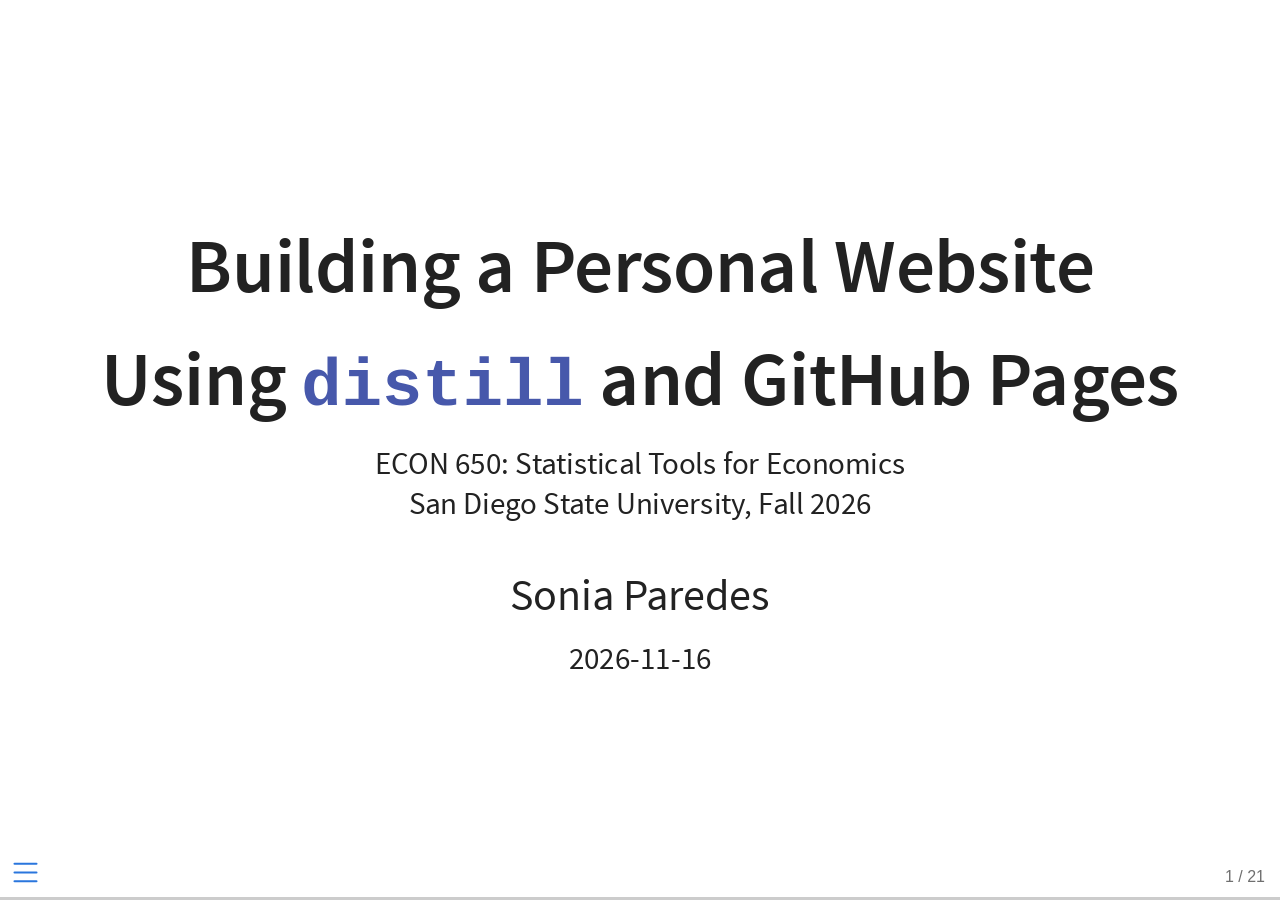
==== presentation_paredes_sonia.html @ bc05abc8 "add other page with slides + slide data" ====
<!DOCTYPE html>
<html lang="en"><head>
<script src="presentation_paredes_sonia_files/libs/clipboard/clipboard.min.js"></script>
<script src="presentation_paredes_sonia_files/libs/quarto-html/tabby.min.js"></script>
<script src="presentation_paredes_sonia_files/libs/quarto-html/popper.min.js"></script>
<script src="presentation_paredes_sonia_files/libs/quarto-html/tippy.umd.min.js"></script>
<link href="presentation_paredes_sonia_files/libs/quarto-html/tippy.css" rel="stylesheet">
<link href="presentation_paredes_sonia_files/libs/quarto-html/light-border.css" rel="stylesheet">
<link href="presentation_paredes_sonia_files/libs/quarto-html/quarto-syntax-highlighting-64a204ab8560d761af7679ceaba22944.css" rel="stylesheet" id="quarto-text-highlighting-styles"><meta charset="utf-8">
  <meta name="generator" content="quarto-1.10.18">

  <meta name="author" content="Sonia Paredes">
  <meta name="dcterms.date" content="2026-11-16">
  <title>quarto-input75e48dcdbb2e9575</title>
  <meta name="apple-mobile-web-app-capable" content="yes">
  <meta name="apple-mobile-web-app-status-bar-style" content="black-translucent">
  <meta name="viewport" content="width=device-width, initial-scale=1.0, maximum-scale=1.0, user-scalable=no, minimal-ui">
  <link rel="stylesheet" href="presentation_paredes_sonia_files/libs/revealjs/dist/reset.css">
  <link rel="stylesheet" href="presentation_paredes_sonia_files/libs/revealjs/dist/reveal.css">
  <style>
    /* Default styles provided by pandoc.
    ** See https://pandoc.org/MANUAL.html#variables-for-html for config info.
    */
    span.smallcaps{font-variant: small-caps;}
    div.columns{display: flex; gap: 1.5em;}
    div.column{flex: auto;}
    @media screen {
    div.columns{gap: min(4vw, 1.5em);}
    div.column{overflow-x: auto;}
    }
    div.hanging-indent{margin-left: 1.5em; text-indent: -1.5em;}
    ul.task-list{list-style: none;}
    ul.task-list li input[type="checkbox"] {
      width: 0.8em;
      margin: 0 0.8em 0.2em -1em; /* quarto-specific, see https://github.com/quarto-dev/quarto-cli/issues/4556 */ 
      vertical-align: middle;
    }
    /* CSS for syntax highlighting */
    html { -webkit-text-size-adjust: 100%; }
    pre > code.sourceCode { white-space: pre; position: relative; }
    pre > code.sourceCode > span { display: inline-block; line-height: 1.25; }
    pre > code.sourceCode > span:empty { height: 1.2em; }
    .sourceCode { overflow: visible; }
    code.sourceCode > span { color: inherit; text-decoration: inherit; }
    div.sourceCode { margin: 1em 0; }
    pre.sourceCode { margin: 0; }
    @media screen {
    div.sourceCode { overflow: auto; }
    }
    @media print {
    pre > code.sourceCode { white-space: pre-wrap; }
    pre > code.sourceCode > span { text-indent: -5em; padding-left: 5em; }
    }
    pre.numberSource code
      { counter-reset: source-line 0; }
    pre.numberSource code > span
      { position: relative; left: -4em; counter-increment: source-line; }
    pre.numberSource code > span > a:first-child::before
      { content: counter(source-line);
        position: relative; left: -1em; text-align: right; vertical-align: baseline;
        border: none; display: inline-block;
        -webkit-touch-callout: none; -webkit-user-select: none;
        -khtml-user-select: none; -moz-user-select: none;
        -ms-user-select: none; user-select: none;
        padding: 0 4px; width: 4em;
        color: #aaaaaa;
      }
    pre.numberSource { margin-left: 3em; border-left: 1px solid #aaaaaa;  padding-left: 4px; }
    div.sourceCode
      { color: #003b4f; background-color: #f1f3f5; }
    @media screen {
    pre > code.sourceCode > span > a:first-child::before { text-decoration: underline; }
    }
    code span { color: #003b4f; } /* Normal */
    code span.al { color: #ad0000; } /* Alert */
    code span.an { color: #5e5e5e; } /* Annotation */
    code span.at { color: #657422; } /* Attribute */
    code span.bn { color: #ad0000; } /* BaseN */
    code span.bu { } /* BuiltIn */
    code span.cf { color: #003b4f; font-weight: bold; } /* ControlFlow */
    code span.ch { color: #20794d; } /* Char */
    code span.cn { color: #8f5902; } /* Constant */
    code span.co { color: #5e5e5e; } /* Comment */
    code span.cv { color: #5e5e5e; font-style: italic; } /* CommentVar */
    code span.do { color: #5e5e5e; font-style: italic; } /* Documentation */
    code span.dt { color: #ad0000; } /* DataType */
    code span.dv { color: #ad0000; } /* DecVal */
    code span.er { color: #ad0000; } /* Error */
    code span.ex { } /* Extension */
    code span.fl { color: #ad0000; } /* Float */
    code span.fu { color: #4758ab; } /* Function */
    code span.im { color: #00769e; } /* Import */
    code span.in { color: #5e5e5e; } /* Information */
    code span.kw { color: #003b4f; font-weight: bold; } /* Keyword */
    code span.op { color: #5e5e5e; } /* Operator */
    code span.ot { color: #003b4f; } /* Other */
    code span.pp { color: #ad0000; } /* Preprocessor */
    code span.sc { color: #5e5e5e; } /* SpecialChar */
    code span.ss { color: #20794d; } /* SpecialString */
    code span.st { color: #20794d; } /* String */
    code span.va { color: #111111; } /* Variable */
    code span.vs { color: #20794d; } /* VerbatimString */
    code span.wa { color: #5e5e5e; font-style: italic; } /* Warning */
    /* CSS for citations */
    div.csl-bib-body { }
    div.csl-entry {
      clear: both;
    }
    .hanging-indent div.csl-entry {
      margin-left:2em;
      text-indent:-2em;
    }
    div.csl-left-margin {
      min-width:2em;
      float:left;
    }
    div.csl-right-inline {
      margin-left:2em;
      padding-left:1em;
    }
    div.csl-indent {
      margin-left: 2em;
    }  </style>
  <link rel="stylesheet" href="presentation_paredes_sonia_files/libs/revealjs/dist/theme/quarto-2740581606dc327e82f18f789b69d8a0.css">
  <link rel="stylesheet" href="styles.css">
  <link href="presentation_paredes_sonia_files/libs/revealjs/plugin/quarto-line-highlight/line-highlight.css" rel="stylesheet">
  <link href="presentation_paredes_sonia_files/libs/revealjs/plugin/reveal-menu/menu.css" rel="stylesheet">
  <link href="presentation_paredes_sonia_files/libs/revealjs/plugin/reveal-menu/quarto-menu.css" rel="stylesheet">
  <link href="presentation_paredes_sonia_files/libs/revealjs/plugin/quarto-support/footer.css" rel="stylesheet">
  <style type="text/css">
    .reveal div.sourceCode {
      margin: 0;
      overflow: auto;
    }
    .reveal div.hanging-indent {
      margin-left: 1em;
      text-indent: -1em;
    }
    .reveal .slide:not(.center) {
      height: 100%;
    }
    .reveal .slide.scrollable {
      overflow-y: auto;
    }
    .reveal .footnotes {
      height: 100%;
      overflow-y: auto;
    }
    .reveal .slide .absolute {
      position: absolute;
      display: block;
    }
    .reveal .footnotes ol {
      counter-reset: ol;
      list-style-type: none; 
      margin-left: 0;
    }
    .reveal .footnotes ol li:before {
      counter-increment: ol;
      content: counter(ol) ". "; 
    }
    .reveal .footnotes ol li > p:first-child {
      display: inline-block;
    }
    .reveal .slide ul,
    .reveal .slide ol {
      margin-bottom: 0.5em;
    }
    .reveal .slide ul li,
    .reveal .slide ol li {
      margin-top: 0.4em;
      margin-bottom: 0.2em;
    }
    .reveal .slide ul[role="tablist"] li {
      margin-bottom: 0;
    }
    .reveal .slide ul li > *:first-child,
    .reveal .slide ol li > *:first-child {
      margin-block-start: 0;
    }
    .reveal .slide ul li > *:last-child,
    .reveal .slide ol li > *:last-child {
      margin-block-end: 0;
    }
    .reveal .slide .columns:nth-child(3) {
      margin-block-start: 0.8em;
    }
    .reveal blockquote {
      box-shadow: none;
    }
    .reveal .tippy-content>* {
      margin-top: 0.2em;
      margin-bottom: 0.7em;
    }
    .reveal .tippy-content>*:last-child {
      margin-bottom: 0.2em;
    }
    .reveal .slide > img.stretch.quarto-figure-center,
    .reveal .slide > img.r-stretch.quarto-figure-center {
      display: block;
      margin-left: auto;
      margin-right: auto; 
    }
    .reveal .slide > img.stretch.quarto-figure-left,
    .reveal .slide > img.r-stretch.quarto-figure-left  {
      display: block;
      margin-left: 0;
      margin-right: auto; 
    }
    .reveal .slide > img.stretch.quarto-figure-right,
    .reveal .slide > img.r-stretch.quarto-figure-right  {
      display: block;
      margin-left: auto;
      margin-right: 0; 
    }
  </style>
</head>
<body class="quarto-light">
  <div class="reveal">
    <div class="slides">

<section id="title-slide" class="quarto-title-block center">
  <h1 class="title"><p>Building a Personal Website</p>
<p>Using <code>distill</code> and GitHub Pages</p></h1>
  <p class="subtitle">ECON 650: Statistical Tools for Economics<br>
San Diego State University, Fall 2026</p>

<div class="quarto-title-authors">
<div class="quarto-title-author">
<div class="quarto-title-author-name">
Sonia Paredes
</div>
</div>
</div>

  <p class="date">2026-11-16</p>
</section>
<section id="what-is-distill" class="slide level2">
<h2>What is <code>distill</code>?</h2>
<p><code>distill</code> is an RStudio package and a web publishing format optimized for scientific and technical communication <span class="citation" data-cites="allaire2018distill">(<a href="#/references" role="doc-biblioref" onclick="">Allaire et al. 2018</a>)</span>.</p>
<p>It is part of the R Markdown ecosystem for creating computational documents in R <span class="citation" data-cites="allaire2018distill">(<a href="#/references" role="doc-biblioref" onclick="">Allaire et al. 2018</a>)</span>.</p>
</section>
<section id="what-can-distill-do" class="slide level2">
<h2>What can <code>distill</code> do?</h2>
<ul>
<li>Reader-friendly typography for mobile devices</li>
<li>LaTeX math, citations, and footnotes</li>
<li>Flexible figure layouts and polished tables</li>
<li>Support for diagrams, JavaScript, and interactive visualizations</li>
<li>Tools for publishing articles and websites</li>
</ul>
</section>
<section id="why-use-distill" class="slide level2">
<h2>Why use <code>distill</code>?</h2>
<ul>
<li>Keep authoring, analysis, and publishing in RStudio.</li>
<li>Turn an existing R Markdown project into a website with relatively little extra work.</li>
<li>Reduce the friction of documenting and presenting a data project.</li>
</ul>
</section>
<section id="example-from-class-exercise-to-webpage" class="slide level2">
<h2>Example: From class exercise to webpage</h2>
<p>An in-class R Markdown exercise can become a shareable webpage.</p>

<img src="images/in_class_exercise.png" alt="In-Class Exercise to Webpage" class="r-stretch"></section>
<section id="why-make-a-personal-website" class="slide level2">
<h2>Why make a personal website?</h2>
<p>A personal website is essentially a digital calling card.</p>
<ul>
<li>Showcase your work and interests</li>
<li>Share projects with potential employers or academic colleagues</li>
<li>Build a small, useful portfolio project</li>
</ul>
</section>
<section id="how-do-websites-work" class="slide level2">
<h2>How do websites work?</h2>
<p><strong>Front end</strong> = user-side: what visitors see and interact with, such as HTML and CSS <span class="citation" data-cites="geeksforgeeks2025frontend">(<a href="#/references" role="doc-biblioref" onclick="">GeeksforGeeks 2025a</a>)</span>.</p>
<p><strong>Back end</strong> = server-side: how a site stores and transfers data, including server requests, queries, and database connections <span class="citation" data-cites="geeksforgeeks2025frontend">(<a href="#/references" role="doc-biblioref" onclick="">GeeksforGeeks 2025a</a>)</span>.</p>
</section>
<section id="static-or-dynamic" class="slide level2">
<h2>Static or dynamic?</h2>
<p><strong>Static website:</strong> displays prebuilt content from rendered source code without server-side content processing. It can respond to user actions, but the underlying content cannot be updated in real time <span class="citation" data-cites="geeksforgeeks2025static">(<a href="#/references" role="doc-biblioref" onclick="">GeeksforGeeks 2025b</a>)</span>.</p>
<p><strong>Dynamic website:</strong> uses server-side processing and can update site information through a database connection <span class="citation" data-cites="geeksforgeeks2025static">(<a href="#/references" role="doc-biblioref" onclick="">GeeksforGeeks 2025b</a>)</span>.</p>
<p>Static sites are a straightforward, low-cost way to publish information. Hosting options include GitHub Pages, Netlify, and Cloudflare Pages.</p>
<p>Limitations arise when a static webpage contains large amounts of data or requires frequent real-time updates.</p>
</section>
<section id="todays-setup" class="slide level2">
<h2>Today’s setup</h2>
<ul>
<li><strong>Authoring:</strong> RStudio</li>
<li><strong>Website format:</strong> Distill</li>
<li><strong>Hosting:</strong> GitHub Pages</li>
</ul>
<p>GitHub Pages availability for private repositories depends on the GitHub plan and account. Public repositories are a common free option.</p>
<p>The following steps are drawn from Chapter 21 of the free online textbook <a href="https://rstudio4edu.github.io/rstudio4edu-book/make-distill.html"><em>rstudio4edu</em></a> <span class="citation" data-cites="deleon2019distill">(<a href="#/references" role="doc-biblioref" onclick="">De Leon and Hill 2019</a>)</span>.</p>
</section>
<section id="what-you-need" class="slide level2">
<h2>What you need</h2>
<ul>
<li>A GitHub account</li>
<li>RStudio</li>
<li>Git installed and configured</li>
</ul>
</section>
<section id="create-a-github-repository" class="slide level2">
<h2>Create a GitHub repository</h2>
<ol type="1">
<li>Create a repository named <code>distill-website</code>, or choose another name.</li>
<li>Leave the initialization options unchecked; a README can be added later. ::: {.r-stretch}
<div class="single-image">
<p><img src="images/github_repo.png" alt="GitHub repository page"></p>
</div>
:::</li>
</ol>
</section>
<section id="copy-the-repository-url" class="slide level2">
<h2>Copy the repository URL</h2>

<img src="images/copy_repo.png" alt="Copy repository URL" class="r-stretch"></section>
<section id="create-an-r-project-with-the-repository-in-rstudio" class="slide level2">
<h2>Create an R project with the repository in RStudio</h2>
<ol type="1">
<li>Select <strong>File → New Project → Version Control → Git</strong>.</li>
<li>Paste the repository URL and choose a local directory.</li>
</ol>

<img src="images/clone.gif" alt="Cloning the repository in RStudio" class="r-stretch"></section>
<section id="install-and-load-the-distill-package" class="slide level2">
<h2>Install and load the <code>distill</code> package</h2>
<p>Once the project is initialized, install and load the <code>distill</code> package by running the following code in the console.</p>
<div class="cell">
<div class="code-copy-outer-scaffold"><div class="sourceCode cell-code" id="cb1"><pre class="sourceCode r code-with-copy"><code class="sourceCode r"><span id="cb1-1"><a href="" aria-hidden="true" tabindex="-1"></a><span class="fu">install.packages</span>(<span class="st">"distill"</span>)</span>
<span id="cb1-2"><a href="" aria-hidden="true" tabindex="-1"></a><span class="fu">library</span>(distill)</span></code></pre></div><button title="Copy to Clipboard" class="code-copy-button"><i class="bi"></i></button></div>
</div>
<p>Make sure your R version is up to date. An outdated version may cause problems when rendering the site.</p>
</section>
<section id="create-the-website-template" class="slide level2">
<h2>Create the website template</h2>
<p>In the RStudio Console, run:</p>
<div class="cell">
<div class="code-copy-outer-scaffold"><div class="sourceCode cell-code" id="cb2"><pre class="sourceCode r code-with-copy"><code class="sourceCode r"><span id="cb2-1"><a href="" aria-hidden="true" tabindex="-1"></a>distill<span class="sc">::</span><span class="fu">create_website</span>(<span class="at">dir =</span> <span class="fu">getwd</span>(), <span class="at">gh_pages =</span> <span class="cn">TRUE</span>)</span></code></pre></div><button title="Copy to Clipboard" class="code-copy-button"><i class="bi"></i></button></div>
</div>
</section>
<section id="render-and-preview" class="slide level2">
<h2>Render and preview</h2>
<ol type="1">
<li>Close your current R session and reopen RStudio using the new project.</li>
<li>Select <strong>Build Website</strong> in the newly appeared Build pane.</li>
<li>Preview the rendered site in RStudio’s HTML viewer.</li>
</ol>

<img src="images/build.gif" alt="Building and previewing the website" class="r-stretch"></section>
<section id="commit-and-push" class="slide level2">
<h2>Commit and push</h2>
<ol type="1">
<li>In the Git pane, stage the files you want to publish.</li>
<li>Commit with a descriptive message.</li>
<li>Push the commit to GitHub.</li>
</ol>

<img src="images/commit.gif" alt="Committing and pushing changes" class="r-stretch"></section>
<section id="configure-github-pages-and-deploy" class="slide level2">
<h2>Configure GitHub Pages and deploy</h2>
<ol type="1">
<li>Open the repository’s <strong>Settings → Pages</strong>.</li>
<li>Under <strong>Build and deployment</strong>, choose <strong>Deploy from a branch</strong>.</li>
<li>Select the <code>main</code> branch and <code>/docs</code> folder, then save.</li>
<li>Open the repository’s <strong>Actions</strong> tab and check the Pages deployment workflow.</li>
</ol>
<p>The site URL is typically: <code>&lt;username&gt;.github.io/&lt;repository-name&gt;</code></p>

<img src="images/deploy.gif" alt="Configuring GitHub Pages deployment" class="r-stretch"></section>
<section id="make-it-your-own" class="slide level2">
<h2>Make it your own</h2>
<ul>
<li>Update the content, navigation, and design.</li>
<li>Try templates from other packages, such as <code>postcards</code>.</li>
<li>Add your own R Markdown documents and HTML outputs in RStudio.</li>
<li>Commit and push your changes when ready; GitHub Pages will automatically update your site.</li>
</ul>
</section>
<section id="other-useful-resources" class="slide level2">
<h2>Other useful resources</h2>
<ul>
<li><a href="https://rstudio4edu.github.io/rstudio4edu-book/make-distill.html">rstudio4edu</a></li>
<li><a href="https://cran.r-project.org/web/packages/distill/index.html">Distill package documentation</a></li>
<li><a href="https://pkgs.rstudio.com/distill/index.html">Distill RStudio package webpage</a></li>
<li><a href="https://rstudio.github.io/distill/">Distill RStudio GitHub site</a></li>
</ul>
</section>
<section id="references" class="slide level2 smaller scrollable">
<h2>References</h2>
<div id="refs" class="references csl-bib-body hanging-indent" role="list">
<div id="ref-allaire2018distill" class="csl-entry" role="listitem">
Allaire, JJ, Rich Iannone, Yihui Xie, and Christophe Dervieux. 2018. <span>“Distill for r Markdown.”</span> September 10. <a href="https://rstudio.github.io/distill/">https://rstudio.github.io/distill/</a>.
</div>
<div id="ref-deleon2019distill" class="csl-entry" role="listitem">
De Leon, Desirée, and Alison Hill. 2019. <span>“Make a Distill Site.”</span> September 11. <a href="https://rstudio4edu.github.io/rstudio4edu-book/make-distill.html">https://rstudio4edu.github.io/rstudio4edu-book/make-distill.html</a>.
</div>
<div id="ref-geeksforgeeks2025frontend" class="csl-entry" role="listitem">
GeeksforGeeks. 2025a. <span>“Frontend Vs Backend Development.”</span> November 22. <a href="https://www.geeksforgeeks.org/blogs/frontend-vs-backend/">https://www.geeksforgeeks.org/blogs/frontend-vs-backend/</a>.
</div>
<div id="ref-geeksforgeeks2025static" class="csl-entry" role="listitem">
GeeksforGeeks. 2025b. <span>“Static Vs Dynamic Website.”</span> July 11. <a href="https://www.geeksforgeeks.org/websites-apps/static-vs-dynamic-website/">https://www.geeksforgeeks.org/websites-apps/static-vs-dynamic-website/</a>.
</div>
</div>

</section>
    </div>
  <div class="quarto-auto-generated-content" style="display: none;">
<div class="footer footer-default">

</div>
</div></div>

  <script>window.backupDefine = window.define; window.define = undefined;</script>
  <script src="presentation_paredes_sonia_files/libs/revealjs/dist/reveal.js"></script>
  <!-- reveal.js plugins -->
  <script src="presentation_paredes_sonia_files/libs/revealjs/plugin/quarto-line-highlight/line-highlight.js"></script>
  <script src="presentation_paredes_sonia_files/libs/revealjs/plugin/pdf-export/pdfexport.js"></script>
  <script src="presentation_paredes_sonia_files/libs/revealjs/plugin/reveal-menu/menu.js"></script>
  <script src="presentation_paredes_sonia_files/libs/revealjs/plugin/reveal-menu/quarto-menu.js"></script>
  <script src="presentation_paredes_sonia_files/libs/revealjs/plugin/quarto-support/support.js"></script>
  

  <script src="presentation_paredes_sonia_files/libs/revealjs/plugin/notes/notes.js"></script>
  <script src="presentation_paredes_sonia_files/libs/revealjs/plugin/search/search.js"></script>
  <script src="presentation_paredes_sonia_files/libs/revealjs/plugin/zoom/zoom.js"></script>
  <script src="presentation_paredes_sonia_files/libs/revealjs/plugin/math/math.js"></script>
  <script>window.define = window.backupDefine; window.backupDefine = undefined;</script>

  <script>

      // Full list of configuration options available at:
      // https://revealjs.com/config/
      Reveal.initialize({
'controlsAuto': true,
'previewLinksAuto': false,
'pdfSeparateFragments': false,
'autoAnimateEasing': "ease",
'autoAnimateDuration': 1,
'autoAnimateUnmatched': true,
'jumpToSlide': true,
'menu': {"side":"left","useTextContentForMissingTitles":true,"markers":false,"loadIcons":false,"custom":[{"title":"Tools","icon":"<i class=\"fas fa-gear\"></i>","content":"<ul class=\"slide-menu-items\">\n<li class=\"slide-tool-item active\" data-item=\"0\"><a href=\"#\" onclick=\"RevealMenuToolHandlers.fullscreen(event)\"><kbd>f</kbd> Fullscreen</a></li>\n<li class=\"slide-tool-item\" data-item=\"1\"><a href=\"#\" onclick=\"RevealMenuToolHandlers.speakerMode(event)\"><kbd>s</kbd> Speaker View</a></li>\n<li class=\"slide-tool-item\" data-item=\"2\"><a href=\"#\" onclick=\"RevealMenuToolHandlers.overview(event)\"><kbd>o</kbd> Slide Overview</a></li>\n<li class=\"slide-tool-item\" data-item=\"3\"><a href=\"#\" onclick=\"RevealMenuToolHandlers.togglePdfExport(event)\"><kbd>e</kbd> PDF Export Mode</a></li>\n<li class=\"slide-tool-item\" data-item=\"4\"><a href=\"#\" onclick=\"RevealMenuToolHandlers.toggleScrollView(event)\"><kbd>r</kbd> Scroll View Mode</a></li>\n<li class=\"slide-tool-item\" data-item=\"5\"><a href=\"#\" onclick=\"RevealMenuToolHandlers.keyboardHelp(event)\"><kbd>?</kbd> Keyboard Help</a></li>\n</ul>"}],"openButton":true},
'smaller': false,
 
        // Display controls in the bottom right corner
        controls: false,

        // Help the user learn the controls by providing hints, for example by
        // bouncing the down arrow when they first encounter a vertical slide
        controlsTutorial: false,

        // Determines where controls appear, "edges" or "bottom-right"
        controlsLayout: 'edges',

        // Visibility rule for backwards navigation arrows; "faded", "hidden"
        // or "visible"
        controlsBackArrows: 'faded',

        // Display a presentation progress bar
        progress: true,

        // Display the page number of the current slide
        slideNumber: 'c/t',

        // 'all', 'print', or 'speaker'
        showSlideNumber: 'all',

        // Add the current slide number to the URL hash so that reloading the
        // page/copying the URL will return you to the same slide
        hash: true,

        // Start with 1 for the hash rather than 0
        hashOneBasedIndex: false,

        // Flags if we should monitor the hash and change slides accordingly
        respondToHashChanges: true,

        // Push each slide change to the browser history
        history: true,

        // Enable keyboard shortcuts for navigation
        keyboard: true,

        // Enable the slide overview mode
        overview: true,

        // Disables the default reveal.js slide layout (scaling and centering)
        // so that you can use custom CSS layout
        disableLayout: false,

        // Vertical centering of slides
        center: false,

        // Enables touch navigation on devices with touch input
        touch: true,

        // Loop the presentation
        loop: false,

        // Change the presentation direction to be RTL
        rtl: false,

        // see https://revealjs.com/vertical-slides/#navigation-mode
        navigationMode: 'linear',

        // Randomizes the order of slides each time the presentation loads
        shuffle: false,

        // Turns fragments on and off globally
        fragments: true,

        // Flags whether to include the current fragment in the URL,
        // so that reloading brings you to the same fragment position
        fragmentInURL: false,

        // Flags if the presentation is running in an embedded mode,
        // i.e. contained within a limited portion of the screen
        embedded: false,

        // Flags if we should show a help overlay when the questionmark
        // key is pressed
        help: true,

        // Flags if it should be possible to pause the presentation (blackout)
        pause: true,

        // Flags if speaker notes should be visible to all viewers
        showNotes: false,

        // Global override for autoplaying embedded media (null/true/false)
        autoPlayMedia: null,

        // Global override for preloading lazy-loaded iframes (null/true/false)
        preloadIframes: null,

        // Number of milliseconds between automatically proceeding to the
        // next slide, disabled when set to 0, this value can be overwritten
        // by using a data-autoslide attribute on your slides
        autoSlide: 0,

        // Stop auto-sliding after user input
        autoSlideStoppable: true,

        // Use this method for navigation when auto-sliding
        autoSlideMethod: null,

        // Specify the average time in seconds that you think you will spend
        // presenting each slide. This is used to show a pacing timer in the
        // speaker view
        defaultTiming: null,

        // Enable slide navigation via mouse wheel
        mouseWheel: false,

        // The display mode that will be used to show slides
        display: 'block',

        // Hide cursor if inactive
        hideInactiveCursor: true,

        // Time before the cursor is hidden (in ms)
        hideCursorTime: 5000,

        // Opens links in an iframe preview overlay
        previewLinks: false,

        // Transition style (none/fade/slide/convex/concave/zoom)
        transition: 'slide',

        // Transition speed (default/fast/slow)
        transitionSpeed: 'default',

        // Transition style for full page slide backgrounds
        // (none/fade/slide/convex/concave/zoom)
        backgroundTransition: 'none',

        // Number of slides away from the current that are visible
        viewDistance: 3,

        // Number of slides away from the current that are visible on mobile
        // devices. It is advisable to set this to a lower number than
        // viewDistance in order to save resources.
        mobileViewDistance: 2,

        // The "normal" size of the presentation, aspect ratio will be preserved
        // when the presentation is scaled to fit different resolutions. Can be
        // specified using percentage units.
        width: 1050,

        height: 700,

        // Factor of the display size that should remain empty around the content
        margin: 0.1,

        math: {
          mathjax: 'https://cdn.jsdelivr.net/npm/mathjax@2.7.9/MathJax.js',
          config: 'TeX-AMS_HTML-full',
          tex2jax: {
            inlineMath: [['\\(','\\)']],
            displayMath: [['\\[','\\]']],
            balanceBraces: true,
            processEscapes: false,
            processRefs: true,
            processEnvironments: true,
            preview: 'TeX',
            skipTags: ['script','noscript','style','textarea','pre','code'],
            ignoreClass: 'tex2jax_ignore',
            processClass: 'tex2jax_process'
          },
        },

        // reveal.js plugins
        plugins: [QuartoLineHighlight, PdfExport, RevealMenu, QuartoSupport,

          RevealMath,
          RevealNotes,
          RevealSearch,
          RevealZoom
        ]
      });
    </script>
    

    <script>

      // htmlwidgets need to know to resize themselves when slides are shown/hidden.

      // Fire the "slideenter" event (handled by htmlwidgets.js) when the current

      // slide changes (different for each slide format).

      (function () {

        // dispatch for htmlwidgets

        function fireSlideEnter() {

          const event = window.document.createEvent("Event");

          event.initEvent("slideenter", true, true);

          window.document.dispatchEvent(event);

        }

    

        function fireSlideChanged(previousSlide, currentSlide) {

          fireSlideEnter();

    

          // dispatch for shiny

          if (window.jQuery) {

            if (previousSlide) {

              window.jQuery(previousSlide).trigger("hidden");

            }

            if (currentSlide) {

              window.jQuery(currentSlide).trigger("shown");

            }

          }

        }

    

        // hookup for slidy

        if (window.w3c_slidy) {

          window.w3c_slidy.add_observer(function (slide_num) {

            // slide_num starts at position 1

            fireSlideChanged(null, w3c_slidy.slides[slide_num - 1]);

          });

        }

    

      })();

    </script>

    

    <script id="quarto-html-after-body" type="application/javascript">
      window.document.addEventListener("DOMContentLoaded", function (event) {
        const tabsets =  window.document.querySelectorAll(".panel-tabset-tabby")
        tabsets.forEach(function(tabset) {
          const tabby = new Tabby('#' + tabset.id);
        });
        const isCodeAnnotation = (el) => {
          for (const clz of el.classList) {
            if (clz.startsWith('code-annotation-')) {                     
              return true;
            }
          }
          return false;
        }
        const onCopySuccess = function(e) {
          // button target
          const button = e.trigger;
          // don't keep focus
          button.blur();
          // flash "checked"
          button.classList.add('code-copy-button-checked');
          var currentTitle = button.getAttribute("title");
          button.setAttribute("title", "Copied!");
          let tooltip;
          if (window.bootstrap) {
            button.setAttribute("data-bs-toggle", "tooltip");
            button.setAttribute("data-bs-placement", "left");
            button.setAttribute("data-bs-title", "Copied!");
            tooltip = new bootstrap.Tooltip(button, 
              { trigger: "manual", 
                customClass: "code-copy-button-tooltip",
                offset: [0, -8]});
            tooltip.show();    
          }
          setTimeout(function() {
            if (tooltip) {
              tooltip.hide();
              button.removeAttribute("data-bs-title");
              button.removeAttribute("data-bs-toggle");
              button.removeAttribute("data-bs-placement");
            }
            button.setAttribute("title", currentTitle);
            button.classList.remove('code-copy-button-checked');
          }, 1000);
          // clear code selection
          e.clearSelection();
        }
        const getTextToCopy = function(trigger) {
          const outerScaffold = trigger.parentElement.cloneNode(true);
          const codeEl = outerScaffold.querySelector('code');
          for (const childEl of codeEl.children) {
            if (isCodeAnnotation(childEl)) {
              childEl.remove();
            }
          }
          return codeEl.innerText;
        }
        const clipboard = new window.ClipboardJS('.code-copy-button:not([data-in-quarto-modal])', {
          text: getTextToCopy
        });
        clipboard.on('success', onCopySuccess);
        if (window.document.getElementById('quarto-embedded-source-code-modal')) {
          const clipboardModal = new window.ClipboardJS('.code-copy-button[data-in-quarto-modal]', {
            text: getTextToCopy,
            container: window.document.getElementById('quarto-embedded-source-code-modal')
          });
          clipboardModal.on('success', onCopySuccess);
        }
          var localhostRegex = new RegExp(/^(?:http|https):\/\/localhost\:?[0-9]*\//);
          var mailtoRegex = new RegExp(/^mailto:/);
            var filterRegex = new RegExp('/' + window.location.host + '/');
          var isInternal = (href) => {
              return filterRegex.test(href) || localhostRegex.test(href) || mailtoRegex.test(href);
          }
          // Inspect non-navigation links and adorn them if external
         var links = window.document.querySelectorAll('a[href]:not(.nav-link):not(.navbar-brand):not(.toc-action):not(.sidebar-link):not(.sidebar-item-toggle):not(.pagination-link):not(.no-external):not([aria-hidden]):not(.dropdown-item):not(.quarto-navigation-tool):not(.about-link)');
          for (var i=0; i<links.length; i++) {
            const link = links[i];
            if (!isInternal(link.href)) {
              // undo the damage that might have been done by quarto-nav.js in the case of
              // links that we want to consider external
              if (link.dataset.originalHref !== undefined) {
                link.href = link.dataset.originalHref;
              }
            }
          }
        function tippyHover(el, contentFn, onTriggerFn, onUntriggerFn) {
          const config = {
            allowHTML: true,
            maxWidth: 500,
            delay: 100,
            arrow: false,
            appendTo: function(el) {
                return el.closest('section.slide') || el.parentElement;
            },
            interactive: true,
            interactiveBorder: 10,
            theme: 'light-border',
            placement: 'bottom-start',
          };
          if (contentFn) {
            config.content = contentFn;
          }
          if (onTriggerFn) {
            config.onTrigger = onTriggerFn;
          }
          if (onUntriggerFn) {
            config.onUntrigger = onUntriggerFn;
          }
            config['offset'] = [0,0];
            config['maxWidth'] = 700;
          window.tippy(el, config); 
        }
        const noterefs = window.document.querySelectorAll('a[role="doc-noteref"]');
        for (var i=0; i<noterefs.length; i++) {
          const ref = noterefs[i];
          tippyHover(ref, function() {
            // use id or data attribute instead here
            let href = ref.getAttribute('data-footnote-href') || ref.getAttribute('href');
            try { href = new URL(href).hash; } catch {}
            const id = href.replace(/^#\/?/, "");
            const note = window.document.getElementById(id);
            if (note) {
              return note.innerHTML;
            } else {
              return "";
            }
          });
        }
        const findCites = (el) => {
          const parentEl = el.parentElement;
          if (parentEl) {
            const cites = parentEl.dataset.cites;
            if (cites) {
              return {
                el,
                cites: cites.split(' ')
              };
            } else {
              return findCites(el.parentElement)
            }
          } else {
            return undefined;
          }
        };
        var bibliorefs = window.document.querySelectorAll('a[role="doc-biblioref"]');
        for (var i=0; i<bibliorefs.length; i++) {
          const ref = bibliorefs[i];
          const citeInfo = findCites(ref);
          if (citeInfo) {
            tippyHover(citeInfo.el, function() {
              var popup = window.document.createElement('div');
              citeInfo.cites.forEach(function(cite) {
                var citeDiv = window.document.createElement('div');
                citeDiv.classList.add('hanging-indent');
                citeDiv.classList.add('csl-entry');
                var biblioDiv = window.document.getElementById('ref-' + cite);
                if (biblioDiv) {
                  citeDiv.innerHTML = biblioDiv.innerHTML;
                }
                popup.appendChild(citeDiv);
              });
              return popup.innerHTML;
            });
          }
        }
      });
      </script>
    

</body></html>
---- presentation_paredes_sonia_files/libs/quarto-html/tippy.css ----
.tippy-box[data-animation=fade][data-state=hidden]{opacity:0}[data-tippy-root]{max-width:calc(100vw - 10px)}.tippy-box{position:relative;background-color:#333;color:#fff;border-radius:4px;font-size:14px;line-height:1.4;white-space:normal;outline:0;transition-property:transform,visibility,opacity}.tippy-box[data-placement^=top]>.tippy-arrow{bottom:0}.tippy-box[data-placement^=top]>.tippy-arrow:before{bottom:-7px;left:0;border-width:8px 8px 0;border-top-color:initial;transform-origin:center top}.tippy-box[data-placement^=bottom]>.tippy-arrow{top:0}.tippy-box[data-placement^=bottom]>.tippy-arrow:before{top:-7px;left:0;border-width:0 8px 8px;border-bottom-color:initial;transform-origin:center bottom}.tippy-box[data-placement^=left]>.tippy-arrow{right:0}.tippy-box[data-placement^=left]>.tippy-arrow:before{border-width:8px 0 8px 8px;border-left-color:initial;right:-7px;transform-origin:center left}.tippy-box[data-placement^=right]>.tippy-arrow{left:0}.tippy-box[data-placement^=right]>.tippy-arrow:before{left:-7px;border-width:8px 8px 8px 0;border-right-color:initial;transform-origin:center right}.tippy-box[data-inertia][data-state=visible]{transition-timing-function:cubic-bezier(.54,1.5,.38,1.11)}.tippy-arrow{width:16px;height:16px;color:#333}.tippy-arrow:before{content:"";position:absolute;border-color:transparent;border-style:solid}.tippy-content{position:relative;padding:5px 9px;z-index:1}
---- presentation_paredes_sonia_files/libs/quarto-html/light-border.css ----
.tippy-box[data-theme~=light-border]{background-color:#fff;background-clip:padding-box;border:1px solid rgba(0,8,16,.15);color:#333;box-shadow:0 4px 14px -2px rgba(0,8,16,.08)}.tippy-box[data-theme~=light-border]>.tippy-backdrop{background-color:#fff}.tippy-box[data-theme~=light-border]>.tippy-arrow:after,.tippy-box[data-theme~=light-border]>.tippy-svg-arrow:after{content:"";position:absolute;z-index:-1}.tippy-box[data-theme~=light-border]>.tippy-arrow:after{border-color:transparent;border-style:solid}.tippy-box[data-theme~=light-border][data-placement^=top]>.tippy-arrow:before{border-top-color:#fff}.tippy-box[data-theme~=light-border][data-placement^=top]>.tippy-arrow:after{border-top-color:rgba(0,8,16,.2);border-width:7px 7px 0;top:17px;left:1px}.tippy-box[data-theme~=light-border][data-placement^=top]>.tippy-svg-arrow>svg{top:16px}.tippy-box[data-theme~=light-border][data-placement^=top]>.tippy-svg-arrow:after{top:17px}.tippy-box[data-theme~=light-border][data-placement^=bottom]>.tippy-arrow:before{border-bottom-color:#fff;bottom:16px}.tippy-box[data-theme~=light-border][data-placement^=bottom]>.tippy-arrow:after{border-bottom-color:rgba(0,8,16,.2);border-width:0 7px 7px;bottom:17px;left:1px}.tippy-box[data-theme~=light-border][data-placement^=bottom]>.tippy-svg-arrow>svg{bottom:16px}.tippy-box[data-theme~=light-border][data-placement^=bottom]>.tippy-svg-arrow:after{bottom:17px}.tippy-box[data-theme~=light-border][data-placement^=left]>.tippy-arrow:before{border-left-color:#fff}.tippy-box[data-theme~=light-border][data-placement^=left]>.tippy-arrow:after{border-left-color:rgba(0,8,16,.2);border-width:7px 0 7px 7px;left:17px;top:1px}.tippy-box[data-theme~=light-border][data-placement^=left]>.tippy-svg-arrow>svg{left:11px}.tippy-box[data-theme~=light-border][data-placement^=left]>.tippy-svg-arrow:after{left:12px}.tippy-box[data-theme~=light-border][data-placement^=right]>.tippy-arrow:before{border-right-color:#fff;right:16px}.tippy-box[data-theme~=light-border][data-placement^=right]>.tippy-arrow:after{border-width:7px 7px 7px 0;right:17px;top:1px;border-right-color:rgba(0,8,16,.2)}.tippy-box[data-theme~=light-border][data-placement^=right]>.tippy-svg-arrow>svg{right:11px}.tippy-box[data-theme~=light-border][data-placement^=right]>.tippy-svg-arrow:after{right:12px}.tippy-box[data-theme~=light-border]>.tippy-svg-arrow{fill:#fff}.tippy-box[data-theme~=light-border]>.tippy-svg-arrow:after{background-image:url([data-uri]);background-size:16px 6px;width:16px;height:6px}
---- presentation_paredes_sonia_files/libs/quarto-html/quarto-syntax-highlighting-64a204ab8560d761af7679ceaba22944.css ----
/* quarto syntax highlight colors */
:root {
  --quarto-hl-ot-color: #003B4F;
  --quarto-hl-at-color: #657422;
  --quarto-hl-ss-color: #20794D;
  --quarto-hl-an-color: #5E5E5E;
  --quarto-hl-fu-color: #4758AB;
  --quarto-hl-st-color: #20794D;
  --quarto-hl-cf-color: #003B4F;
  --quarto-hl-op-color: #5E5E5E;
  --quarto-hl-er-color: #AD0000;
  --quarto-hl-bn-color: #AD0000;
  --quarto-hl-al-color: #AD0000;
  --quarto-hl-va-color: #111111;
  --quarto-hl-bu-color: inherit;
  --quarto-hl-ex-color: inherit;
  --quarto-hl-pp-color: #AD0000;
  --quarto-hl-in-color: #5E5E5E;
  --quarto-hl-vs-color: #20794D;
  --quarto-hl-wa-color: #5E5E5E;
  --quarto-hl-do-color: #5E5E5E;
  --quarto-hl-im-color: #00769E;
  --quarto-hl-ch-color: #20794D;
  --quarto-hl-dt-color: #AD0000;
  --quarto-hl-fl-color: #AD0000;
  --quarto-hl-co-color: #5E5E5E;
  --quarto-hl-cv-color: #5E5E5E;
  --quarto-hl-cn-color: #8f5902;
  --quarto-hl-sc-color: #5E5E5E;
  --quarto-hl-dv-color: #AD0000;
  --quarto-hl-kw-color: #003B4F;
}

/* other quarto variables */
:root {
  --quarto-font-monospace: SFMono-Regular, Menlo, Monaco, Consolas, "Liberation Mono", "Courier New", monospace;
}

/* syntax highlight based on Pandoc's rules */
pre > code.sourceCode > span {
  color: #003B4F;
}

code.sourceCode > span {
  color: #003B4F;
}

div.sourceCode,
div.sourceCode pre.sourceCode {
  color: #003B4F;
}

/* Normal */
code span {
  color: #003B4F;
}

/* Alert */
code span.al {
  color: #AD0000;
  font-style: inherit;
}

/* Annotation */
code span.an {
  color: #5E5E5E;
  font-style: inherit;
}

/* Attribute */
code span.at {
  color: #657422;
  font-style: inherit;
}

/* BaseN */
code span.bn {
  color: #AD0000;
  font-style: inherit;
}

/* BuiltIn */
code span.bu {
  font-style: inherit;
}

/* ControlFlow */
code span.cf {
  color: #003B4F;
  font-weight: bold;
  font-style: inherit;
}

/* Char */
code span.ch {
  color: #20794D;
  font-style: inherit;
}

/* Constant */
code span.cn {
  color: #8f5902;
  font-style: inherit;
}

/* Comment */
code span.co {
  color: #5E5E5E;
  font-style: inherit;
}

/* CommentVar */
code span.cv {
  color: #5E5E5E;
  font-style: italic;
}

/* Documentation */
code span.do {
  color: #5E5E5E;
  font-style: italic;
}

/* DataType */
code span.dt {
  color: #AD0000;
  font-style: inherit;
}

/* DecVal */
code span.dv {
  color: #AD0000;
  font-style: inherit;
}

/* Error */
code span.er {
  color: #AD0000;
  font-style: inherit;
}

/* Extension */
code span.ex {
  font-style: inherit;
}

/* Float */
code span.fl {
  color: #AD0000;
  font-style: inherit;
}

/* Function */
code span.fu {
  color: #4758AB;
  font-style: inherit;
}

/* Import */
code span.im {
  color: #00769E;
  font-style: inherit;
}

/* Information */
code span.in {
  color: #5E5E5E;
  font-style: inherit;
}

/* Keyword */
code span.kw {
  color: #003B4F;
  font-weight: bold;
  font-style: inherit;
}

/* Operator */
code span.op {
  color: #5E5E5E;
  font-style: inherit;
}

/* Other */
code span.ot {
  color: #003B4F;
  font-style: inherit;
}

/* Preprocessor */
code span.pp {
  color: #AD0000;
  font-style: inherit;
}

/* SpecialChar */
code span.sc {
  color: #5E5E5E;
  font-style: inherit;
}

/* SpecialString */
code span.ss {
  color: #20794D;
  font-style: inherit;
}

/* String */
code span.st {
  color: #20794D;
  font-style: inherit;
}

/* Variable */
code span.va {
  color: #111111;
  font-style: inherit;
}

/* VerbatimString */
code span.vs {
  color: #20794D;
  font-style: inherit;
}

/* Warning */
code span.wa {
  color: #5E5E5E;
  font-style: italic;
}

.prevent-inlining {
  content: "</";
}

/*# sourceMappingURL=9d8d5bb603a83b8298b89080a598c93b.css.map */
---- presentation_paredes_sonia_files/libs/revealjs/dist/theme/quarto-2740581606dc327e82f18f789b69d8a0.css ----
@import"./fonts/source-sans-pro/source-sans-pro.css";:root{--r-background-color: #fff;--r-main-font: Source Sans Pro, Helvetica, sans-serif;--r-main-font-size: 40px;--r-main-color: #222;--r-block-margin: 12px;--r-heading-margin: 0 0 12px 0;--r-heading-font: Source Sans Pro, Helvetica, sans-serif;--r-heading-color: #222;--r-heading-line-height: 1.2;--r-heading-letter-spacing: normal;--r-heading-text-transform: none;--r-heading-text-shadow: none;--r-heading-font-weight: 600;--r-heading1-text-shadow: none;--r-heading1-size: 2.5em;--r-heading2-size: 1.6em;--r-heading3-size: 1.3em;--r-heading4-size: 1em;--r-code-font: SFMono-Regular, Menlo, Monaco, Consolas, Liberation Mono, Courier New, monospace;--r-link-color: #2a76dd;--r-link-color-dark: rgb(25.6720647773, 83.0566801619, 160.8279352227);--r-link-color-hover: rgb(85.979757085, 146.2874493927, 228.020242915);--r-selection-background-color: rgb(151.9493927126, 188.7186234818, 238.5506072874);--r-selection-color: #fff;--r-overlay-element-bg-color: 240, 240, 240;--r-overlay-element-fg-color: 0, 0, 0}.reveal-viewport{background:#fff;background-color:var(--r-background-color)}.reveal{font-family:var(--r-main-font);font-size:var(--r-main-font-size);font-weight:normal;color:var(--r-main-color)}.reveal ::selection{color:var(--r-selection-color);background:var(--r-selection-background-color);text-shadow:none}.reveal ::-moz-selection{color:var(--r-selection-color);background:var(--r-selection-background-color);text-shadow:none}.reveal .slides section,.reveal .slides section>section{line-height:1.3;font-weight:inherit}.reveal h1,.reveal h2,.reveal h3,.reveal h4,.reveal h5,.reveal h6{margin:var(--r-heading-margin);color:var(--r-heading-color);font-family:var(--r-heading-font);font-weight:var(--r-heading-font-weight);line-height:var(--r-heading-line-height);letter-spacing:var(--r-heading-letter-spacing);text-transform:var(--r-heading-text-transform);text-shadow:var(--r-heading-text-shadow);word-wrap:break-word}.reveal h1{font-size:var(--r-heading1-size)}.reveal h2{font-size:var(--r-heading2-size)}.reveal h3{font-size:var(--r-heading3-size)}.reveal h4{font-size:var(--r-heading4-size)}.reveal h1{text-shadow:var(--r-heading1-text-shadow)}.reveal p{margin:var(--r-block-margin) 0;line-height:1.3}.reveal h1:last-child,.reveal h2:last-child,.reveal h3:last-child,.reveal h4:last-child,.reveal h5:last-child,.reveal h6:last-child{margin-bottom:0}.reveal img,.reveal video,.reveal iframe{max-width:95%;max-height:95%}.reveal strong,.reveal b{font-weight:bold}.reveal em{font-style:italic}.reveal ol,.reveal dl,.reveal ul{display:inline-block;text-align:left;margin:0 0 0 1em}.reveal ol{list-style-type:decimal}.reveal ul{list-style-type:disc}.reveal ul ul{list-style-type:square}.reveal ul ul ul{list-style-type:circle}.reveal ul ul,.reveal ul ol,.reveal ol ol,.reveal ol ul{display:block;margin-left:40px}.reveal dt{font-weight:bold}.reveal dd{margin-left:40px}.reveal blockquote{display:block;position:relative;width:70%;margin:var(--r-block-margin) auto;padding:5px;font-style:italic;background:hsla(0,0%,100%,.05);box-shadow:0px 0px 2px rgba(0,0,0,.2)}.reveal blockquote p:first-child,.reveal blockquote p:last-child{display:inline-block}.reveal q{font-style:italic}.reveal pre{display:block;position:relative;width:90%;margin:var(--r-block-margin) auto;text-align:left;font-size:.55em;font-family:var(--r-code-font);line-height:1.2em;word-wrap:break-word;box-shadow:0px 5px 15px rgba(0,0,0,.15)}.reveal code{font-family:var(--r-code-font);text-transform:none;tab-size:2}.reveal pre code{display:block;padding:5px;overflow:auto;max-height:400px;word-wrap:normal}.reveal .code-wrapper{white-space:normal}.reveal .code-wrapper code{white-space:pre}.reveal table{margin:auto;border-collapse:collapse;border-spacing:0}.reveal table th{font-weight:bold}.reveal table th,.reveal table td{text-align:left;padding:.2em .5em .2em .5em;border-bottom:1px solid}.reveal table th[align=center],.reveal table td[align=center]{text-align:center}.reveal table th[align=right],.reveal table td[align=right]{text-align:right}.reveal table tbody tr:last-child th,.reveal table tbody tr:last-child td{border-bottom:none}.reveal sup{vertical-align:super;font-size:smaller}.reveal sub{vertical-align:sub;font-size:smaller}.reveal small{display:inline-block;font-size:.6em;line-height:1.2em;vertical-align:top}.reveal small *{vertical-align:top}.reveal img{margin:var(--r-block-margin) 0}.reveal a{color:var(--r-link-color);text-decoration:none;transition:color .15s ease}.reveal a:hover{color:var(--r-link-color-hover);text-shadow:none;border:none}.reveal .roll span:after{color:#fff;background:var(--r-link-color-dark)}.reveal .r-frame{border:4px solid var(--r-main-color);box-shadow:0 0 10px rgba(0,0,0,.15)}.reveal a .r-frame{transition:all .15s linear}.reveal a:hover .r-frame{border-color:var(--r-link-color);box-shadow:0 0 20px rgba(0,0,0,.55)}.reveal .controls{color:var(--r-link-color)}.reveal .progress{background:rgba(0,0,0,.2);color:var(--r-link-color)}@media print{.backgrounds{background-color:var(--r-background-color)}}.top-right{position:absolute;top:1em;right:1em}.visually-hidden{border:0;clip:rect(0 0 0 0);height:auto;margin:0;overflow:hidden;padding:0;position:absolute;width:1px;white-space:nowrap}.hidden{display:none !important}.zindex-bottom{z-index:-1 !important}figure.figure{display:block}.quarto-layout-panel{margin-bottom:1em}.quarto-layout-panel>figure{width:100%}.quarto-layout-panel>figure>figcaption,.quarto-layout-panel>.panel-caption{margin-top:10pt}.quarto-layout-panel>.table-caption{margin-top:0px}.table-caption p{margin-bottom:.5em}.quarto-layout-row{display:flex;flex-direction:row;align-items:flex-start}.quarto-layout-valign-top{align-items:flex-start}.quarto-layout-valign-bottom{align-items:flex-end}.quarto-layout-valign-center{align-items:center}.quarto-layout-cell{position:relative;margin-right:20px}.quarto-layout-cell:last-child{margin-right:0}.quarto-layout-cell figure,.quarto-layout-cell>p{margin:.2em}.quarto-layout-cell img{max-width:100%}.quarto-layout-cell .html-widget{width:100% !important}.quarto-layout-cell div figure p{margin:0}.quarto-layout-cell figure{display:block;margin-inline-start:0;margin-inline-end:0}.quarto-layout-cell table{display:inline-table}.quarto-layout-cell-subref figcaption,figure .quarto-layout-row figure figcaption{text-align:center;font-style:italic}.quarto-figure{position:relative;margin-bottom:1em}.quarto-figure>figure{width:100%;margin-bottom:0}.quarto-figure-left>figure>p,.quarto-figure-left>figure>div{text-align:left}.quarto-figure-center>figure>p,.quarto-figure-center>figure>div{text-align:center}.quarto-figure-right>figure>p,.quarto-figure-right>figure>div{text-align:right}.quarto-figure>figure>div.cell-annotation,.quarto-figure>figure>div code{text-align:left}figure>p:empty{display:none}figure>p:first-child{margin-top:0;margin-bottom:0}figure>figcaption.quarto-float-caption-bottom{margin-bottom:.5em}figure>figcaption.quarto-float-caption-top{margin-top:.5em}div[id^=tbl-]{position:relative}.quarto-figure>.anchorjs-link{position:absolute;top:.6em;right:.5em}div[id^=tbl-]>.anchorjs-link{position:absolute;top:.7em;right:.3em}.quarto-figure:hover>.anchorjs-link,div[id^=tbl-]:hover>.anchorjs-link,h2:hover>.anchorjs-link,h3:hover>.anchorjs-link,h4:hover>.anchorjs-link,h5:hover>.anchorjs-link,h6:hover>.anchorjs-link,.reveal-anchorjs-link>.anchorjs-link{opacity:1}#title-block-header{margin-block-end:1rem;position:relative;margin-top:-1px}#title-block-header .abstract{margin-block-start:1rem}#title-block-header .abstract .abstract-title{font-weight:600}#title-block-header a{text-decoration:none}#title-block-header .author,#title-block-header .date,#title-block-header .doi{margin-block-end:.2rem}#title-block-header .quarto-title-block>div{display:flex}#title-block-header .quarto-title-block>div>h1{flex-grow:1}#title-block-header .quarto-title-block>div>button{flex-shrink:0;height:2.25rem;margin-top:0}tr.header>th>p:last-of-type{margin-bottom:0px}table,table.table{margin-top:.5rem;margin-bottom:.5rem}caption,.table-caption{padding-top:.5rem;padding-bottom:.5rem;text-align:center}figure.quarto-float-tbl figcaption.quarto-float-caption-top{margin-top:.5rem;margin-bottom:.25rem;text-align:center}figure.quarto-float-tbl figcaption.quarto-float-caption-bottom{padding-top:.25rem;margin-bottom:.5rem;text-align:center}.utterances{max-width:none;margin-left:-8px}iframe{margin-bottom:1em}details{margin-bottom:1em}details[show]{margin-bottom:0}details>summary{color:rgb(110.5,110.5,110.5)}details>summary>p:only-child{display:inline}div.code-copy-outer-scaffold{position:relative}dd code:not(.sourceCode),p code:not(.sourceCode){white-space:pre-wrap}code{white-space:pre}@media print{code{white-space:pre-wrap}}pre>code{display:block}pre>code.sourceCode{white-space:pre}pre>code.sourceCode>span>a:first-child::before{text-decoration:none}pre.code-overflow-wrap>code.sourceCode{white-space:pre-wrap}pre.code-overflow-scroll>code.sourceCode{white-space:pre}code a:any-link{color:inherit;text-decoration:none}code a:hover{color:inherit;text-decoration:underline}ul.task-list{padding-left:1em}[data-tippy-root]{display:inline-block}.tippy-content .footnote-back{display:none}.footnote-back{margin-left:.2em}.tippy-content{overflow-x:auto}.quarto-embedded-source-code{display:none}.quarto-unresolved-ref{font-weight:600}.quarto-cover-image{max-width:35%;float:right;margin-left:30px}.cell-output-display .widget-subarea{margin-bottom:1em}.cell-output-display:not(.no-overflow-x),.knitsql-table:not(.no-overflow-x){overflow-x:auto}.panel-input{margin-bottom:1em}.panel-input>div,.panel-input>div>div{display:inline-block;vertical-align:top;padding-right:12px}.panel-input>p:last-child{margin-bottom:0}.layout-sidebar{margin-bottom:1em}.layout-sidebar .tab-content{border:none}.tab-content>.page-columns.active{display:grid}div.sourceCode>iframe{width:100%;height:300px;margin-bottom:-0.5em}a{text-underline-offset:3px}.callout pre.sourceCode{padding-left:0}div.ansi-escaped-output{font-family:monospace;display:block}/*!
*
* ansi colors from IPython notebook's
*
* we also add `bright-[color]-` synonyms for the `-[color]-intense` classes since
* that seems to be what ansi_up emits
*
*/.ansi-black-fg{color:#3e424d}.ansi-black-bg{background-color:#3e424d}.ansi-black-intense-black,.ansi-bright-black-fg{color:#282c36}.ansi-black-intense-black,.ansi-bright-black-bg{background-color:#282c36}.ansi-red-fg{color:#e75c58}.ansi-red-bg{background-color:#e75c58}.ansi-red-intense-red,.ansi-bright-red-fg{color:#b22b31}.ansi-red-intense-red,.ansi-bright-red-bg{background-color:#b22b31}.ansi-green-fg{color:#00a250}.ansi-green-bg{background-color:#00a250}.ansi-green-intense-green,.ansi-bright-green-fg{color:#007427}.ansi-green-intense-green,.ansi-bright-green-bg{background-color:#007427}.ansi-yellow-fg{color:#ddb62b}.ansi-yellow-bg{background-color:#ddb62b}.ansi-yellow-intense-yellow,.ansi-bright-yellow-fg{color:#b27d12}.ansi-yellow-intense-yellow,.ansi-bright-yellow-bg{background-color:#b27d12}.ansi-blue-fg{color:#208ffb}.ansi-blue-bg{background-color:#208ffb}.ansi-blue-intense-blue,.ansi-bright-blue-fg{color:#0065ca}.ansi-blue-intense-blue,.ansi-bright-blue-bg{background-color:#0065ca}.ansi-magenta-fg{color:#d160c4}.ansi-magenta-bg{background-color:#d160c4}.ansi-magenta-intense-magenta,.ansi-bright-magenta-fg{color:#a03196}.ansi-magenta-intense-magenta,.ansi-bright-magenta-bg{background-color:#a03196}.ansi-cyan-fg{color:#60c6c8}.ansi-cyan-bg{background-color:#60c6c8}.ansi-cyan-intense-cyan,.ansi-bright-cyan-fg{color:#258f8f}.ansi-cyan-intense-cyan,.ansi-bright-cyan-bg{background-color:#258f8f}.ansi-white-fg{color:#c5c1b4}.ansi-white-bg{background-color:#c5c1b4}.ansi-white-intense-white,.ansi-bright-white-fg{color:#a1a6b2}.ansi-white-intense-white,.ansi-bright-white-bg{background-color:#a1a6b2}.ansi-default-inverse-fg{color:#fff}.ansi-default-inverse-bg{background-color:#000}.ansi-bold{font-weight:bold}.ansi-underline{text-decoration:underline}:root{--quarto-body-bg: #fff;--quarto-body-color: #222;--quarto-text-muted: rgb(110.5, 110.5, 110.5);--quarto-border-color: #bbbbbb;--quarto-border-width: 1px;--quarto-border-radius: 4px}table.gt_table{color:var(--quarto-body-color);font-size:1em;width:100%;background-color:rgba(0,0,0,0);border-top-width:inherit;border-bottom-width:inherit;border-color:var(--quarto-border-color)}table.gt_table th.gt_column_spanner_outer{color:var(--quarto-body-color);background-color:rgba(0,0,0,0);border-top-width:inherit;border-bottom-width:inherit;border-color:var(--quarto-border-color)}table.gt_table th.gt_col_heading{color:var(--quarto-body-color);font-weight:bold;background-color:rgba(0,0,0,0)}table.gt_table thead.gt_col_headings{border-bottom:1px solid currentColor;border-top-width:inherit;border-top-color:var(--quarto-border-color)}table.gt_table thead.gt_col_headings:not(:first-child){border-top-width:1px;border-top-color:var(--quarto-border-color)}table.gt_table td.gt_row{border-bottom-width:1px;border-bottom-color:var(--quarto-border-color);border-top-width:0px}table.gt_table tbody.gt_table_body{border-top-width:1px;border-bottom-width:1px;border-bottom-color:var(--quarto-border-color);border-top-color:currentColor}div.columns{display:initial;gap:initial}div.column{display:inline-block;overflow-x:initial;vertical-align:top;width:50%}.code-annotation-tip-content{word-wrap:break-word}.code-annotation-container-hidden{display:none !important}dl.code-annotation-container-grid{display:grid;grid-template-columns:min-content auto}dl.code-annotation-container-grid dt{grid-column:1}dl.code-annotation-container-grid dd{grid-column:2}pre.sourceCode.code-annotation-code{padding-right:0}code.sourceCode .code-annotation-anchor{z-index:100;position:relative;float:right;background-color:rgba(0,0,0,0)}input[type=checkbox]{margin-right:.5ch}:root{--mermaid-bg-color: #fff;--mermaid-edge-color: #999;--mermaid-node-fg-color: #222;--mermaid-fg-color: #222;--mermaid-fg-color--lighter: rgb(59.5, 59.5, 59.5);--mermaid-fg-color--lightest: #555555;--mermaid-font-family: Source Sans Pro, Helvetica, sans-serif;--mermaid-label-bg-color: #fff;--mermaid-label-fg-color: #2a76dd;--mermaid-node-bg-color: rgba(42, 118, 221, 0.1);--mermaid-node-fg-color: #222}@media print{:root{font-size:11pt}#quarto-sidebar,#TOC,.nav-page{display:none}.page-columns .content{grid-column-start:page-start}.fixed-top{position:relative}.panel-caption,.figure-caption,figcaption{color:#666}}body.quarto-light .dark-content{display:none !important}body.quarto-dark .light-content{display:none !important}.code-copy-button{position:absolute;top:0;right:0;border:0;margin-top:5px;margin-right:5px;background-color:rgba(0,0,0,0);z-index:3}.code-copy-button-tooltip{font-size:.75em}div.code-copy-outer-scaffold:hover>.code-copy-button>.bi::before{display:inline-block;height:1rem;width:1rem;content:"";vertical-align:-0.125em;background-image:url('data:image/svg+xml,<svg xmlns="http://www.w3.org/2000/svg" width="16" height="16" fill="rgb(111, 111, 111)" viewBox="0 0 16 16"><path d="M4 1.5H3a2 2 0 0 0-2 2V14a2 2 0 0 0 2 2h10a2 2 0 0 0 2-2V3.5a2 2 0 0 0-2-2h-1v1h1a1 1 0 0 1 1 1V14a1 1 0 0 1-1 1H3a1 1 0 0 1-1-1V3.5a1 1 0 0 1 1-1h1v-1z"/><path d="M9.5 1a.5.5 0 0 1 .5.5v1a.5.5 0 0 1-.5.5h-3a.5.5 0 0 1-.5-.5v-1a.5.5 0 0 1 .5-.5h3zm-3-1A1.5 1.5 0 0 0 5 1.5v1A1.5 1.5 0 0 0 6.5 4h3A1.5 1.5 0 0 0 11 2.5v-1A1.5 1.5 0 0 0 9.5 0h-3z"/></svg>');background-repeat:no-repeat;background-size:1rem 1rem}div.code-copy-outer-scaffold:hover>.code-copy-button-checked>.bi::before{background-image:url('data:image/svg+xml,<svg xmlns="http://www.w3.org/2000/svg" width="16" height="16" fill="rgb(111, 111, 111)" viewBox="0 0 16 16"><path d="M13.854 3.646a.5.5 0 0 1 0 .708l-7 7a.5.5 0 0 1-.708 0l-3.5-3.5a.5.5 0 1 1 .708-.708L6.5 10.293l6.646-6.647a.5.5 0 0 1 .708 0z"/></svg>')}div.code-copy-outer-scaffold:hover>.code-copy-button:hover>.bi::before{background-image:url('data:image/svg+xml,<svg xmlns="http://www.w3.org/2000/svg" width="16" height="16" fill="rgb(42, 118, 221)" viewBox="0 0 16 16"><path d="M4 1.5H3a2 2 0 0 0-2 2V14a2 2 0 0 0 2 2h10a2 2 0 0 0 2-2V3.5a2 2 0 0 0-2-2h-1v1h1a1 1 0 0 1 1 1V14a1 1 0 0 1-1 1H3a1 1 0 0 1-1-1V3.5a1 1 0 0 1 1-1h1v-1z"/><path d="M9.5 1a.5.5 0 0 1 .5.5v1a.5.5 0 0 1-.5.5h-3a.5.5 0 0 1-.5-.5v-1a.5.5 0 0 1 .5-.5h3zm-3-1A1.5 1.5 0 0 0 5 1.5v1A1.5 1.5 0 0 0 6.5 4h3A1.5 1.5 0 0 0 11 2.5v-1A1.5 1.5 0 0 0 9.5 0h-3z"/></svg>')}div.code-copy-outer-scaffold:hover>.code-copy-button-checked:hover>.bi::before{background-image:url('data:image/svg+xml,<svg xmlns="http://www.w3.org/2000/svg" width="16" height="16" fill="rgb(42, 118, 221)"  viewBox="0 0 16 16"><path d="M13.854 3.646a.5.5 0 0 1 0 .708l-7 7a.5.5 0 0 1-.708 0l-3.5-3.5a.5.5 0 1 1 .708-.708L6.5 10.293l6.646-6.647a.5.5 0 0 1 .708 0z"/></svg>')}.panel-tabset [role=tablist]{border-bottom:1px solid #bbb;list-style:none;margin:0;padding:0;width:100%}.panel-tabset [role=tablist] *{-webkit-box-sizing:border-box;box-sizing:border-box}@media(min-width: 30em){.panel-tabset [role=tablist] li{display:inline-block}}.panel-tabset [role=tab]{border:1px solid rgba(0,0,0,0);border-top-color:#bbb;display:block;padding:.5em 1em;text-decoration:none}@media(min-width: 30em){.panel-tabset [role=tab]{border-top-color:rgba(0,0,0,0);display:inline-block;margin-bottom:-1px}}.panel-tabset [role=tab][aria-selected=true]{background-color:#bbb}@media(min-width: 30em){.panel-tabset [role=tab][aria-selected=true]{background-color:rgba(0,0,0,0);border:1px solid #bbb;border-bottom-color:#fff}}@media(min-width: 30em){.panel-tabset [role=tab]:hover:not([aria-selected=true]){border:1px solid #bbb}}.code-with-filename .code-with-filename-file{margin-bottom:0;padding-bottom:2px;padding-top:2px;padding-left:.7em;border:var(--quarto-border-width) solid var(--quarto-border-color);border-radius:var(--quarto-border-radius);border-bottom:0;border-bottom-left-radius:0%;border-bottom-right-radius:0%}.code-with-filename div.sourceCode,.reveal .code-with-filename div.sourceCode{margin-top:0;border-top-left-radius:0%;border-top-right-radius:0%}.code-with-filename .code-with-filename-file pre{margin-bottom:0}.code-with-filename .code-with-filename-file{background-color:rgba(219,219,219,.8)}.quarto-dark .code-with-filename .code-with-filename-file{background-color:#555}.code-with-filename .code-with-filename-file strong{font-weight:400}.reveal.center .slide aside,.reveal.center .slide div.aside{position:initial}section.has-light-background,section.has-light-background h1,section.has-light-background h2,section.has-light-background h3,section.has-light-background h4,section.has-light-background h5,section.has-light-background h6{color:#222}section.has-light-background a,section.has-light-background a:hover{color:#2a76dd}section.has-light-background code{color:#4758ab}section.has-dark-background,section.has-dark-background h1,section.has-dark-background h2,section.has-dark-background h3,section.has-dark-background h4,section.has-dark-background h5,section.has-dark-background h6{color:#fff}section.has-dark-background a,section.has-dark-background a:hover{color:#42affa}section.has-dark-background code{color:#ffa07a}#title-slide,div.reveal div.slides section.quarto-title-block{text-align:center}#title-slide .subtitle,div.reveal div.slides section.quarto-title-block .subtitle{margin-bottom:2.5rem}.reveal .slides{text-align:left}.reveal .title-slide h1{font-size:1.6em}.reveal[data-navigation-mode=linear] .title-slide h1{font-size:2.5em}.reveal div.sourceCode{border:1px solid #bbb;border-radius:4px}.reveal pre{width:100%;box-shadow:none;background-color:#fff;border:none;margin:0;font-size:.55em;line-height:1.3;font-family:SFMono-Regular,Menlo,Monaco,Consolas,"Liberation Mono","Courier New",monospace}.reveal pre code{background-color:#fff;font-size:inherit;color:#222;font-family:inherit}.reveal pre.sourceCode code{color:#222;font-size:inherit;background-color:inherit;white-space:pre;font-family:inherit;padding:6px 9px;max-height:500px}.reveal .code-with-filename .code-with-filename-file pre{background-color:unset}.reveal code{color:var(--quarto-hl-fu-color);font-size:.875em;background-color:rgba(0,0,0,0);white-space:pre-wrap;font-family:SFMono-Regular,Menlo,Monaco,Consolas,"Liberation Mono","Courier New",monospace}.reveal .column-output-location{display:flex;align-items:stretch}.reveal .column-output-location .column:first-of-type div.sourceCode{height:100%;background-color:#fff}.reveal blockquote{display:block;position:relative;color:rgb(110.5,110.5,110.5);width:unset;margin:var(--r-block-margin) auto;padding:.625rem 1.75rem;border-left:.25rem solid rgb(110.5,110.5,110.5);font-style:normal;background:none;box-shadow:none}.reveal blockquote p:first-child,.reveal blockquote p:last-child{display:block}.reveal .slide aside,.reveal .slide div.aside{position:absolute;bottom:20px;font-size:0.7em;color:rgb(110.5,110.5,110.5)}.reveal .slide sup{font-size:0.7em}.reveal .slide.scrollable aside,.reveal .slide.scrollable div.aside{position:relative;margin-top:1em}.reveal .slide aside .aside-footnotes{margin-bottom:0}.reveal .slide aside .aside-footnotes li:first-of-type{margin-top:0}.reveal .layout-sidebar{display:flex;width:100%;margin-top:.8em}.reveal .layout-sidebar .panel-sidebar{width:270px}.reveal .layout-sidebar-left .panel-sidebar{margin-right:calc(0.5em*2)}.reveal .layout-sidebar-right .panel-sidebar{margin-left:calc(0.5em*2)}.reveal .layout-sidebar .panel-fill,.reveal .layout-sidebar .panel-center,.reveal .layout-sidebar .panel-tabset{flex:1}.reveal .panel-input,.reveal .panel-sidebar{font-size:.5em;padding:.5em;border-style:solid;border-color:#bbb;border-width:1px;border-radius:4px;background-color:#f8f9fa}.reveal .panel-sidebar :first-child,.reveal .panel-fill :first-child{margin-top:0}.reveal .panel-sidebar :last-child,.reveal .panel-fill :last-child{margin-bottom:0}.panel-input>div,.panel-input>div>div{vertical-align:middle;padding-right:1em}.reveal p,.reveal .slides section,.reveal .slides section>section{line-height:1.3}.reveal.smaller .slides section{font-size:0.7em}.reveal.smaller .slides section section{font-size:inherit}.reveal.smaller .slides h1{font-size:calc(2.5em/0.7)}.reveal.smaller .slides h2{font-size:calc(1.6em/0.7)}.reveal.smaller .slides h3{font-size:calc(1.3em/0.7)}.reveal .slides section.smaller{font-size:0.7em}.reveal .slides section.smaller h1{font-size:calc(2.5em/0.7)}.reveal .slides section.smaller h2{font-size:calc(1.6em/0.7)}.reveal .slides section.smaller h3{font-size:calc(1.3em/0.7)}.reveal .slides section div.callout{font-size:0.7em}.reveal .slides section div.callout h1{font-size:calc(2.5em/0.7)}.reveal .slides section div.callout h2{font-size:calc(1.6em/0.7)}.reveal .slides section div.callout h3{font-size:calc(1.3em/0.7)}.reveal .columns>.column>:not(ul,ol){margin-left:.25rem;margin-right:.25rem}.reveal .columns>.column:first-child>:not(ul,ol){margin-right:.5rem;margin-left:0}.reveal .columns>.column:last-child>:not(ul,ol){margin-right:0;margin-left:.5rem}.reveal .slide-number{color:rgb(85.979757085,146.2874493927,228.020242915);background-color:#fff}.reveal .footer{color:rgb(110.5,110.5,110.5)}.reveal .footer a{color:#2a76dd}.reveal .footer.has-dark-background{color:#fff}.reveal .footer.has-dark-background a{color:rgb(122.7,198.1114130435,250)}.reveal .footer.has-light-background{color:hsl(0,0%,31.2169312169%)}.reveal .footer.has-light-background a{color:rgb(105.9,154.769273743,221)}.reveal .slide-number{color:rgb(110.5,110.5,110.5)}.reveal .slide-number.has-dark-background{color:#fff}.reveal .slide-number.has-light-background{color:hsl(0,0%,31.2169312169%)}.reveal .slide figure>figcaption,.reveal .slide img.stretch+p.caption,.reveal .slide img.r-stretch+p.caption{font-size:0.7em}@media screen and (min-width: 500px){.reveal .controls[data-controls-layout=edges] .navigate-left{left:.2em}.reveal .controls[data-controls-layout=edges] .navigate-right{right:.2em}.reveal .controls[data-controls-layout=edges] .navigate-up{top:.4em}.reveal .controls[data-controls-layout=edges] .navigate-down{bottom:2.3em}}.tippy-box[data-theme~=light-border]{background-color:#fff;color:#222;border-radius:4px;border:solid 1px rgb(110.5,110.5,110.5);font-size:.6em}.tippy-box[data-theme~=light-border] .tippy-arrow{color:rgb(110.5,110.5,110.5)}.tippy-box[data-placement^=bottom]>.tippy-content{padding:7px 10px;z-index:1}.reveal .panel-tabset [role=tab]{padding:.25em .7em}.reveal .slide-menu-button .fa-bars::before{background-image:url('data:image/svg+xml,<svg xmlns="http://www.w3.org/2000/svg" width="16" height="16" fill="rgb(42, 118, 221)" class="bi bi-list" viewBox="0 0 16 16"><path fill-rule="evenodd" d="M2.5 12a.5.5 0 0 1 .5-.5h10a.5.5 0 0 1 0 1H3a.5.5 0 0 1-.5-.5zm0-4a.5.5 0 0 1 .5-.5h10a.5.5 0 0 1 0 1H3a.5.5 0 0 1-.5-.5zm0-4a.5.5 0 0 1 .5-.5h10a.5.5 0 0 1 0 1H3a.5.5 0 0 1-.5-.5z"/></svg>')}.reveal .slide-chalkboard-buttons .fa-easel2::before{background-image:url('data:image/svg+xml,<svg xmlns="http://www.w3.org/2000/svg" width="16" height="16" fill="rgb(42, 118, 221)" class="bi bi-easel2" viewBox="0 0 16 16"><path fill-rule="evenodd" d="M8 0a.5.5 0 0 1 .447.276L8.81 1h4.69A1.5 1.5 0 0 1 15 2.5V11h.5a.5.5 0 0 1 0 1h-2.86l.845 3.379a.5.5 0 0 1-.97.242L12.11 14H3.89l-.405 1.621a.5.5 0 0 1-.97-.242L3.36 12H.5a.5.5 0 0 1 0-1H1V2.5A1.5 1.5 0 0 1 2.5 1h4.691l.362-.724A.5.5 0 0 1 8 0ZM2 11h12V2.5a.5.5 0 0 0-.5-.5h-11a.5.5 0 0 0-.5.5V11Zm9.61 1H4.39l-.25 1h7.72l-.25-1Z"/></svg>')}.reveal .slide-chalkboard-buttons .fa-brush::before{background-image:url('data:image/svg+xml,<svg xmlns="http://www.w3.org/2000/svg" width="16" height="16" fill="rgb(42, 118, 221)" class="bi bi-brush" viewBox="0 0 16 16"><path d="M15.825.12a.5.5 0 0 1 .132.584c-1.53 3.43-4.743 8.17-7.095 10.64a6.067 6.067 0 0 1-2.373 1.534c-.018.227-.06.538-.16.868-.201.659-.667 1.479-1.708 1.74a8.118 8.118 0 0 1-3.078.132 3.659 3.659 0 0 1-.562-.135 1.382 1.382 0 0 1-.466-.247.714.714 0 0 1-.204-.288.622.622 0 0 1 .004-.443c.095-.245.316-.38.461-.452.394-.197.625-.453.867-.826.095-.144.184-.297.287-.472l.117-.198c.151-.255.326-.54.546-.848.528-.739 1.201-.925 1.746-.896.126.007.243.025.348.048.062-.172.142-.38.238-.608.261-.619.658-1.419 1.187-2.069 2.176-2.67 6.18-6.206 9.117-8.104a.5.5 0 0 1 .596.04zM4.705 11.912a1.23 1.23 0 0 0-.419-.1c-.246-.013-.573.05-.879.479-.197.275-.355.532-.5.777l-.105.177c-.106.181-.213.362-.32.528a3.39 3.39 0 0 1-.76.861c.69.112 1.736.111 2.657-.12.559-.139.843-.569.993-1.06a3.122 3.122 0 0 0 .126-.75l-.793-.792zm1.44.026c.12-.04.277-.1.458-.183a5.068 5.068 0 0 0 1.535-1.1c1.9-1.996 4.412-5.57 6.052-8.631-2.59 1.927-5.566 4.66-7.302 6.792-.442.543-.795 1.243-1.042 1.826-.121.288-.214.54-.275.72v.001l.575.575zm-4.973 3.04.007-.005a.031.031 0 0 1-.007.004zm3.582-3.043.002.001h-.002z"/></svg>')}/*! light */.reveal ol[type=a]{list-style-type:lower-alpha}.reveal ol[type=a s]{list-style-type:lower-alpha}.reveal ol[type=A s]{list-style-type:upper-alpha}.reveal ol[type=i]{list-style-type:lower-roman}.reveal ol[type=i s]{list-style-type:lower-roman}.reveal ol[type=I s]{list-style-type:upper-roman}.reveal ol[type="1"]{list-style-type:decimal}.reveal ul.task-list{list-style:none}.reveal ul.task-list li input[type=checkbox]{width:2em;height:2em;margin:0 1em .5em -1.6em;vertical-align:middle}div.cell-output-display div.pagedtable-wrapper table.table{font-size:.6em}.reveal .code-annotation-container-hidden{display:none}.reveal code.sourceCode button.code-annotation-anchor,.reveal code.sourceCode .code-annotation-anchor{font-family:SFMono-Regular,Menlo,Monaco,Consolas,"Liberation Mono","Courier New",monospace;color:var(--quarto-hl-co-color);border:solid var(--quarto-hl-co-color) 1px;border-radius:50%;font-size:.7em;line-height:1.2em;margin-top:2px;user-select:none;-webkit-user-select:none;-moz-user-select:none;-ms-user-select:none;-o-user-select:none}.reveal code.sourceCode button.code-annotation-anchor{cursor:pointer}.reveal code.sourceCode a.code-annotation-anchor{text-align:center;vertical-align:middle;text-decoration:none;cursor:default;height:1.2em;width:1.2em}.reveal code.sourceCode.fragment a.code-annotation-anchor{left:auto}.reveal #code-annotation-line-highlight-gutter{width:100%;border-top:solid var(--quarto-hl-co-color) 1px;border-bottom:solid var(--quarto-hl-co-color) 1px;z-index:2}.reveal #code-annotation-line-highlight{margin-left:-8em;width:calc(100% + 4em);border-top:solid var(--quarto-hl-co-color) 1px;border-bottom:solid var(--quarto-hl-co-color) 1px;z-index:2;margin-bottom:-2px}.reveal code.sourceCode .code-annotation-anchor.code-annotation-active{background-color:var(--quarto-hl-normal-color, #aaaaaa);border:solid var(--quarto-hl-normal-color, #aaaaaa) 1px;color:#fff;font-weight:bolder}.reveal pre.code-annotation-code{padding-top:0;padding-bottom:0}.reveal pre.code-annotation-code code{z-index:3;padding-left:0px}.reveal dl.code-annotation-container-grid{margin-left:.1em}.reveal dl.code-annotation-container-grid dt{margin-top:.65rem;font-family:SFMono-Regular,Menlo,Monaco,Consolas,"Liberation Mono","Courier New",monospace;border:solid #222 1px;border-radius:50%;height:1.3em;width:1.3em;line-height:1.3em;font-size:.5em;text-align:center;vertical-align:middle;text-decoration:none}.reveal dl.code-annotation-container-grid dd{margin-left:.25em}.reveal .scrollable ol li:first-child:nth-last-child(n+10),.reveal .scrollable ol li:first-child:nth-last-child(n+10)~li{margin-left:1em}kbd{font-family:SFMono-Regular,Menlo,Monaco,Consolas,"Liberation Mono","Courier New",monospace;font-size:40px;color:#222;background-color:#f8f9fa;border:1px solid;border-color:#bbb;border-radius:5px;padding:.4rem .4rem}:root{--r-inline-code-font: SFMono-Regular, Menlo, Monaco, Consolas, Liberation Mono, Courier New, monospace;--r-block-code-font: SFMono-Regular, Menlo, Monaco, Consolas, Liberation Mono, Courier New, monospace;--r-inline-code-font-size: 0.875em;--r-block-code-font-size: 0.55em}.reveal a{font-weight:400;background-color:rgba(0,0,0,0);text-decoration:inherit}.reveal div.callout{margin-top:1rem;margin-bottom:1rem;border-radius:4px;overflow-wrap:break-word}.reveal div.callout.callout-style-simple,.reveal div.callout.callout-style-default{border-left:.3rem solid #acacac;border-right:solid 1px #bbb;border-top:solid 1px #bbb;border-bottom:solid 1px #bbb}.reveal div.callout.callout-style-simple div.callout-body,.reveal div.callout.callout-style-simple div.callout-title,.reveal div.callout.callout-style-default div.callout-body,.reveal div.callout.callout-style-default div.callout-title{font-size:inherit;border-bottom:none;font-weight:600}.reveal div.callout.callout-style-simple div.callout-title,.reveal div.callout.callout-style-default div.callout-title{display:flex;align-items:center}.reveal div.callout.callout-style-simple div.callout-title p,.reveal div.callout.callout-style-default div.callout-title p{margin-top:.5em;margin-bottom:.5em;color:var(--r-main-color)}.reveal div.callout.callout-style-simple .callout-icon::before,.reveal div.callout.callout-style-default .callout-icon::before{height:1.25em;width:1.25em;background-size:1.25em 1.25em}.reveal div.callout.callout-style-simple.callout-titled .callout-body>.callout-content>:last-child,.reveal div.callout.callout-style-default.callout-titled .callout-body>.callout-content>:last-child{margin-bottom:var(--r-block-margin)}.reveal div.callout.callout-style-simple.callout-titled .callout-body>.callout-content>:last-child:not(div.sourceCode),.reveal div.callout.callout-style-default.callout-titled .callout-body>.callout-content>:last-child:not(div.sourceCode){padding-bottom:.5rem;margin-bottom:0}.reveal div.callout.callout-style-simple.callout-titled .callout-icon::before,.reveal div.callout.callout-style-default.callout-titled .callout-icon::before{margin-top:.25em;padding-right:.25em}.reveal div.callout.callout-style-simple.no-icon::before,.reveal div.callout.callout-style-default.no-icon::before{display:none !important}.reveal div.callout.callout-style-simple{padding:0em .5em;display:flex}.reveal div.callout.callout-style-simple.callout-titled .callout-body{margin-top:.2em}.reveal div.callout.callout-style-simple.callout-titled:not(.no-icon) .callout-content{padding-left:1.6em}.reveal div.callout.callout-style-simple.callout-titled .callout-content p{margin-top:0}.reveal div.callout.callout-style-simple:not(.callout-titled) .callout-body{display:flex}.reveal div.callout.callout-style-simple:not(.callout-titled) .callout-icon::before{margin-top:var(--r-block-margin);padding-right:.5em}.reveal div.callout.callout-style-simple:not(.callout-titled) .callout-body>.callout-content>div.sourceCode:last-child{margin-bottom:1rem}.reveal div.callout.callout-style-simple:not(.callout-titled) .callout-body>.callout-content>:first-child{margin-top:var(--r-block-margin)}.reveal div.callout.callout-style-simple .callout-icon::before{display:inline-block;content:"";background-repeat:no-repeat}.reveal div.callout.callout-style-simple div.callout-title{opacity:75%}.reveal div.callout.callout-style-simple div.callout-body{font-weight:400}.reveal div.callout.callout-style-default.callout-titled .callout-content p{margin-top:.7em}.reveal div.callout.callout-style-default .callout-icon::before{display:inline-block;content:"";background-repeat:no-repeat}.reveal div.callout.callout-style-default div.callout-body{font-weight:400}.reveal div.callout.callout-style-default div.callout-title{opacity:85%;padding-left:.5em;padding-right:.5em}.reveal div.callout.callout-style-default div.callout-content{padding-left:.5em;padding-right:.5em}.reveal div.callout .callout-body-container{flex-grow:1}.reveal div.callout.callout-note{border-left-color:#0d6efd}.reveal div.callout.callout-note.callout-style-default .callout-title{background-color:rgb(230.8,240.5,254.8)}.reveal div.callout.callout-note .callout-icon::before{background-image:url('data:image/svg+xml,<svg xmlns="http://www.w3.org/2000/svg" width="16" height="16" style="fill: rgb(11.7, 99, 227.7)" class="bi bi-info-circle" viewBox="0 0 16 16"><path d="M8 15A7 7 0 1 1 8 1a7 7 0 0 1 0 14zm0 1A8 8 0 1 0 8 0a8 8 0 0 0 0 16z"/><path d="m8.93 6.588-2.29.287-.082.38.45.083c.294.07.352.176.288.469l-.738 3.468c-.194.897.105 1.319.808 1.319.545 0 1.178-.252 1.465-.598l.088-.416c-.2.176-.492.246-.686.246-.275 0-.375-.193-.304-.533L8.93 6.588zM9 4.5a1 1 0 1 1-2 0 1 1 0 0 1 2 0z"/></svg>');}.reveal div.callout.callout-tip{border-left-color:#198754}.reveal div.callout.callout-tip.callout-style-default .callout-title{background-color:rgb(232,243,237.9)}.reveal div.callout.callout-tip .callout-icon::before{background-image:url('data:image/svg+xml,<svg xmlns="http://www.w3.org/2000/svg" width="16" height="16" style="fill: rgb(22.5, 121.5, 75.6)" class="bi bi-lightbulb" viewBox="0 0 16 16"><path d="M2 6a6 6 0 1 1 10.174 4.31c-.203.196-.359.4-.453.619l-.762 1.769A.5.5 0 0 1 10.5 13a.5.5 0 0 1 0 1 .5.5 0 0 1 0 1l-.224.447a1 1 0 0 1-.894.553H6.618a1 1 0 0 1-.894-.553L5.5 15a.5.5 0 0 1 0-1 .5.5 0 0 1 0-1 .5.5 0 0 1-.46-.302l-.761-1.77a1.964 1.964 0 0 0-.453-.618A5.984 5.984 0 0 1 2 6zm6-5a5 5 0 0 0-3.479 8.592c.263.254.514.564.676.941L5.83 12h4.342l.632-1.467c.162-.377.413-.687.676-.941A5 5 0 0 0 8 1z"/></svg>');}.reveal div.callout.callout-warning{border-left-color:#ffc107}.reveal div.callout.callout-warning.callout-style-default .callout-title{background-color:rgb(255,248.8,230.2)}.reveal div.callout.callout-warning .callout-icon::before{background-image:url('data:image/svg+xml,<svg xmlns="http://www.w3.org/2000/svg" width="16" height="16" style="fill: rgb(229.5, 173.7, 6.3)" class="bi bi-exclamation-triangle" viewBox="0 0 16 16"><path d="M7.938 2.016A.13.13 0 0 1 8.002 2a.13.13 0 0 1 .063.016.146.146 0 0 1 .054.057l6.857 11.667c.036.06.035.124.002.183a.163.163 0 0 1-.054.06.116.116 0 0 1-.066.017H1.146a.115.115 0 0 1-.066-.017.163.163 0 0 1-.054-.06.176.176 0 0 1 .002-.183L7.884 2.073a.147.147 0 0 1 .054-.057zm1.044-.45a1.13 1.13 0 0 0-1.96 0L.165 13.233c-.457.778.091 1.767.98 1.767h13.713c.889 0 1.438-.99.98-1.767L8.982 1.566z"/><path d="M7.002 12a1 1 0 1 1 2 0 1 1 0 0 1-2 0zM7.1 5.995a.905.905 0 1 1 1.8 0l-.35 3.507a.552.552 0 0 1-1.1 0L7.1 5.995z"/></svg>');}.reveal div.callout.callout-caution{border-left-color:#fd7e14}.reveal div.callout.callout-caution.callout-style-default .callout-title{background-color:rgb(254.8,242.1,231.5)}.reveal div.callout.callout-caution .callout-icon::before{background-image:url('data:image/svg+xml,<svg xmlns="http://www.w3.org/2000/svg" width="16" height="16" style="fill: rgb(227.7, 113.4, 18)" class="bi bi-cone-striped" viewBox="0 0 16 16"><path d="M9.97 4.88l.953 3.811C10.158 8.878 9.14 9 8 9c-1.14 0-2.159-.122-2.923-.309L6.03 4.88C6.635 4.957 7.3 5 8 5s1.365-.043 1.97-.12zm-.245-.978L8.97.88C8.718-.13 7.282-.13 7.03.88L6.274 3.9C6.8 3.965 7.382 4 8 4c.618 0 1.2-.036 1.725-.098zm4.396 8.613a.5.5 0 0 1 .037.96l-6 2a.5.5 0 0 1-.316 0l-6-2a.5.5 0 0 1 .037-.96l2.391-.598.565-2.257c.862.212 1.964.339 3.165.339s2.303-.127 3.165-.339l.565 2.257 2.391.598z"/></svg>');}.reveal div.callout.callout-important{border-left-color:#dc3545}.reveal div.callout.callout-important.callout-style-default .callout-title{background-color:rgb(251.5,234.8,236.4)}.reveal div.callout.callout-important .callout-icon::before{background-image:url('data:image/svg+xml,<svg xmlns="http://www.w3.org/2000/svg" width="16" height="16" style="fill: rgb(198, 47.7, 62.1)" class="bi bi-exclamation-circle" viewBox="0 0 16 16"><path d="M8 15A7 7 0 1 1 8 1a7 7 0 0 1 0 14zm0 1A8 8 0 1 0 8 0a8 8 0 0 0 0 16z"/><path d="M7.002 11a1 1 0 1 1 2 0 1 1 0 0 1-2 0zM7.1 4.995a.905.905 0 1 1 1.8 0l-.35 3.507a.552.552 0 0 1-1.1 0L7.1 4.995z"/></svg>');}.reveal .quarto-title-block .quarto-title-authors{display:flex;justify-content:center}.reveal .quarto-title-block .quarto-title-authors .quarto-title-author{padding-left:.5em;padding-right:.5em}.reveal .quarto-title-block .quarto-title-authors .quarto-title-author a,.reveal .quarto-title-block .quarto-title-authors .quarto-title-author a:hover,.reveal .quarto-title-block .quarto-title-authors .quarto-title-author a:visited,.reveal .quarto-title-block .quarto-title-authors .quarto-title-author a:active{color:inherit;text-decoration:none}.reveal .quarto-title-block .quarto-title-authors .quarto-title-author .quarto-title-author-name{margin-bottom:.1rem}.reveal .quarto-title-block .quarto-title-authors .quarto-title-author .quarto-title-author-email{margin-top:0px;margin-bottom:.4em;font-size:.6em}.reveal .quarto-title-block .quarto-title-authors .quarto-title-author .quarto-title-author-orcid img{margin-bottom:4px}.reveal .quarto-title-block .quarto-title-authors .quarto-title-author .quarto-title-affiliation{font-size:.7em;margin-top:0px;margin-bottom:8px}.reveal .quarto-title-block .quarto-title-authors .quarto-title-author .quarto-title-affiliation:first{margin-top:12px}:root{--quarto-scss-export-link-color-bg: transparent;--quarto-scss-export-body-bg: #fff;--quarto-scss-export-body-color: #222;--quarto-scss-export-text-muted: rgb(110.5, 110.5, 110.5);--quarto-scss-export-gray-200: #e9ecef;--quarto-scss-export-gray-100: #f8f9fa;--quarto-scss-export-gray-900: #212529;--quarto-scss-export-primary: #2a76dd;--quarto-scss-export-link-color: #2a76dd;--quarto-scss-export-link-color-hover: rgb(85.979757085, 146.2874493927, 228.020242915);--quarto-scss-export-selection-bg: rgb(151.9493927126, 188.7186234818, 238.5506072874);--quarto-scss-export-selection-color: #fff;--quarto-scss-export-border-color: rgb(110.5, 110.5, 110.5);--quarto-scss-export-presentation-heading-color: #222;--quarto-scss-export-presentation-list-bullet-color: #222;--quarto-scss-export-code-block-bg: #fff;--quarto-scss-export-code-block-border-color: #bbbbbb;--quarto-scss-export-code-block-color: #222;--quarto-scss-export-code-bg: transparent;--quarto-scss-export-tabset-border-color: #bbbbbb;--quarto-scss-export-table-border-color: #bbbbbb;--quarto-scss-export-input-panel-border-color: #bbbbbb;--quarto-scss-export-input-panel-bg: rgb(248, 249, 250);--quarto-scss-export-callout-color-note: #0d6efd;--quarto-scss-export-callout-color-tip: #198754;--quarto-scss-export-callout-color-important: #dc3545;--quarto-scss-export-callout-color-caution: #fd7e14;--quarto-scss-export-callout-color-warning: #ffc107;--quarto-scss-export-light-bg-text-color: #222;--quarto-scss-export-dark-bg-text-color: #fff;--quarto-scss-export-light-bg-link-color: #2a76dd;--quarto-scss-export-dark-bg-link-color: #42affa;--quarto-scss-export-light-bg-code-color: #4758ab;--quarto-scss-export-dark-bg-code-color: #ffa07a;--quarto-scss-export-kbd-color: #222;--quarto-scss-export-kbd-bg: #f8f9fa;--quarto-scss-export-revealjs-heading-color: #222;--quarto-scss-export-revealjs-list-bullet-color: #222;--quarto-scss-export-backgroundColor: #fff;--quarto-scss-export-mainColor: #222;--quarto-scss-export-headingColor: #222;--quarto-scss-export-linkColor: #2a76dd;--quarto-scss-export-linkColorHover: rgb(85.979757085, 146.2874493927, 228.020242915);--quarto-scss-export-selectionBackgroundColor: rgb(151.9493927126, 188.7186234818, 238.5506072874);--quarto-scss-export-selectionColor: #fff;--quarto-scss-export-btn-code-copy-color: rgb(110.5, 110.5, 110.5);--quarto-scss-export-btn-code-copy-color-active: #2a76dd;--quarto-scss-export-secondary: #999;--quarto-scss-export-mermaid-bg-color: #fff;--quarto-scss-export-mermaid-edge-color: #999;--quarto-scss-export-mermaid-node-fg-color: #222;--quarto-scss-export-mermaid-fg-color: #222;--quarto-scss-export-mermaid-fg-color--lighter: rgb(59.5, 59.5, 59.5);--quarto-scss-export-mermaid-fg-color--lightest: #555555;--quarto-scss-export-mermaid-label-bg-color: #fff;--quarto-scss-export-mermaid-label-fg-color: #2a76dd;--quarto-scss-export-mermaid-node-bg-color: rgba(42, 118, 221, 0.1)}
---- styles.css ----
/* General slide text size */
.reveal .slides section p,
.reveal .slides section li {
  font-size: 0.7em !important;
}

/* Keep images centered */
.reveal .slides section img {
  display: block;
  margin-left: auto;
  margin-right: auto;
}

/* Large single-image slides and GIF slides */
.single-image {
  display: flex;
  justify-content: center;
  align-items: center;
  width: 100%;
  height: 100%;
  min-height: 0;
  margin: 0 !important;
  padding: 0 !important;
}

.single-image img {
  display: block;
  max-width: 96%;
  max-height: 70vh;
  width: auto;
  height: auto;
  object-fit: contain;
  margin: 0 !important;
}

/* Remove extra spacing around stretched image areas */
.reveal .slides section:has(.single-image) .r-stretch {
  margin: 0 !important;
  padding: 0 !important;
}
---- presentation_paredes_sonia_files/libs/revealjs/plugin/quarto-line-highlight/line-highlight.css ----
.reveal
  div.sourceCode
  pre
  code.has-line-highlights
  > span:not(.highlight-line) {
  opacity: 0.4;
}

.reveal pre.numberSource {
  padding-left: 0;
}

.reveal pre.numberSource code > span {
  left: -2.1em;
}

pre.numberSource code > span > a:first-child::before {
  left: -0.7em;
}

.reveal pre > code:not(:first-child).fragment {
  position: absolute;
  top: 0;
  left: 0;
  width: 100%;
  box-sizing: border-box;
}

.reveal div.sourceCode pre code {
  min-height: 100%;
}
---- presentation_paredes_sonia_files/libs/revealjs/plugin/reveal-menu/menu.css ----
.slide-menu-wrapper {
  font-family: 'Source Sans Pro', Helvetica, sans-serif;
}

.slide-menu-wrapper .slide-menu {
  background-color: #333;
  z-index: 200;
  position: fixed;
  top: 0;
  width: 300px;
  height: 100%;
  /*overflow-y: scroll;*/
  transition: transform 0.3s;
  font-size: 16px;
  font-weight: normal;
}

.slide-menu-wrapper .slide-menu.slide-menu--wide {
  width: 500px;
}

.slide-menu-wrapper .slide-menu.slide-menu--third {
  width: 33%;
}

.slide-menu-wrapper .slide-menu.slide-menu--half {
  width: 50%;
}

.slide-menu-wrapper .slide-menu.slide-menu--full {
  width: 95%;
}

/*
 * Slides menu
 */

.slide-menu-wrapper .slide-menu-items {
  margin: 0;
  padding: 0;
  width: 100%;
  border-bottom: solid 1px #555;
}

.slide-menu-wrapper .slide-menu-item,
.slide-menu-wrapper .slide-menu-item-vertical {
  display: block;
  text-align: left;
  padding: 10px 18px;
  color: #aaa;
  cursor: pointer;
}

.slide-menu-wrapper .slide-menu-item-vertical {
  padding-left: 30px;
}

.slide-menu-wrapper .slide-menu--wide .slide-menu-item-vertical,
.slide-menu-wrapper .slide-menu--third .slide-menu-item-vertical,
.slide-menu-wrapper .slide-menu--half .slide-menu-item-vertical,
.slide-menu-wrapper .slide-menu--full .slide-menu-item-vertical,
.slide-menu-wrapper .slide-menu--custom .slide-menu-item-vertical {
  padding-left: 50px;
}

.slide-menu-wrapper .slide-menu-item {
  border-top: solid 1px #555;
}

.slide-menu-wrapper .active-menu-panel li.selected {
  background-color: #222;
  color: white;
}

.slide-menu-wrapper .active-menu-panel li.active {
  color: #eee;
}

.slide-menu-wrapper .slide-menu-item.no-title .slide-menu-item-title,
.slide-menu-wrapper .slide-menu-item-vertical.no-title .slide-menu-item-title {
  font-style: italic;
}

.slide-menu-wrapper .slide-menu-item-number {
  color: #999;
  padding-right: 6px;
}

.slide-menu-wrapper .slide-menu-item i.far,
.slide-menu-wrapper .slide-menu-item i.fas,
.slide-menu-wrapper .slide-menu-item-vertical i.far,
.slide-menu-wrapper .slide-menu-item-vertical i.fas,
.slide-menu-wrapper .slide-menu-item svg.svg-inline--fa,
.slide-menu-wrapper .slide-menu-item-vertical svg.svg-inline--fa {
  padding-right: 12px;
  display: none;
}

.slide-menu-wrapper .slide-menu-item.past i.fas.past,
.slide-menu-wrapper .slide-menu-item-vertical.past i.fas.past,
.slide-menu-wrapper .slide-menu-item.active i.fas.active,
.slide-menu-wrapper .slide-menu-item-vertical.active i.fas.active,
.slide-menu-wrapper .slide-menu-item.future i.far.future,
.slide-menu-wrapper .slide-menu-item-vertical.future i.far.future,
.slide-menu-wrapper .slide-menu-item.past svg.svg-inline--fa.past,
.slide-menu-wrapper .slide-menu-item-vertical.past svg.svg-inline--fa.past,
.slide-menu-wrapper .slide-menu-item.active svg.svg-inline--fa.active,
.slide-menu-wrapper .slide-menu-item-vertical.active svg.svg-inline--fa.active,
.slide-menu-wrapper .slide-menu-item.future svg.svg-inline--fa.future,
.slide-menu-wrapper .slide-menu-item-vertical.future svg.svg-inline--fa.future {
  display: inline-block;
}

.slide-menu-wrapper .slide-menu-item.past i.fas.past,
.slide-menu-wrapper .slide-menu-item-vertical.past i.fas.past,
.slide-menu-wrapper .slide-menu-item.future i.far.future,
.slide-menu-wrapper .slide-menu-item-vertical.future i.far.future,
.slide-menu-wrapper .slide-menu-item.past svg.svg-inline--fa.past,
.slide-menu-wrapper .slide-menu-item-vertical.past svg.svg-inline--fa.past,
.slide-menu-wrapper .slide-menu-item.future svg.svg-inline--fa.future,
.slide-menu-wrapper .slide-menu-item-vertical.future svg.svg-inline--fa.future {
  opacity: 0.4;
}

.slide-menu-wrapper .slide-menu-item.active i.fas.active,
.slide-menu-wrapper .slide-menu-item-vertical.active i.fas.active,
.slide-menu-wrapper .slide-menu-item.active svg.svg-inline--fa.active,
.slide-menu-wrapper .slide-menu-item-vertical.active svg.svg-inline--fa.active {
  opacity: 0.8;
}

.slide-menu-wrapper .slide-menu--left {
  left: 0;
  -webkit-transform: translateX(-100%);
  -ms-transform: translateX(-100%);
  transform: translateX(-100%);
}

.slide-menu-wrapper .slide-menu--left.active {
  -webkit-transform: translateX(0);
  -ms-transform: translateX(0);
  transform: translateX(0);
}

.slide-menu-wrapper .slide-menu--right {
  right: 0;
  -webkit-transform: translateX(100%);
  -ms-transform: translateX(100%);
  transform: translateX(100%);
}

.slide-menu-wrapper .slide-menu--right.active {
  -webkit-transform: translateX(0);
  -ms-transform: translateX(0);
  transform: translateX(0);
}

.slide-menu-wrapper {
  transition: transform 0.3s;
}

/*
 * Toolbar
 */
.slide-menu-wrapper .slide-menu-toolbar {
  height: 60px;
  width: 100%;
  font-size: 12px;
  display: table;
  table-layout: fixed; /* ensures equal width */
  margin: 0;
  padding: 0;
  border-bottom: solid 2px #666;
}

.slide-menu-wrapper .slide-menu-toolbar > li {
  display: table-cell;
  line-height: 150%;
  text-align: center;
  vertical-align: middle;
  cursor: pointer;
  color: #aaa;
  border-radius: 3px;
}

.slide-menu-wrapper .slide-menu-toolbar > li.toolbar-panel-button i,
.slide-menu-wrapper
  .slide-menu-toolbar
  > li.toolbar-panel-button
  svg.svg-inline--fa {
  font-size: 1.7em;
}

.slide-menu-wrapper .slide-menu-toolbar > li.active-toolbar-button {
  color: white;
  text-shadow: 0 1px black;
  text-decoration: underline;
}

.slide-menu-toolbar > li.toolbar-panel-button:hover {
  color: white;
}

.slide-menu-toolbar
  > li.toolbar-panel-button:hover
  span.slide-menu-toolbar-label,
.slide-menu-wrapper
  .slide-menu-toolbar
  > li.active-toolbar-button
  span.slide-menu-toolbar-label {
  visibility: visible;
}

/*
 * Panels
 */
.slide-menu-wrapper .slide-menu-panel {
  position: absolute;
  width: 100%;
  visibility: hidden;
  height: calc(100% - 60px);
  overflow-x: hidden;
  overflow-y: auto;
  color: #aaa;
}

.slide-menu-wrapper .slide-menu-panel.active-menu-panel {
  visibility: visible;
}

.slide-menu-wrapper .slide-menu-panel h1,
.slide-menu-wrapper .slide-menu-panel h2,
.slide-menu-wrapper .slide-menu-panel h3,
.slide-menu-wrapper .slide-menu-panel h4,
.slide-menu-wrapper .slide-menu-panel h5,
.slide-menu-wrapper .slide-menu-panel h6 {
  margin: 20px 0 10px 0;
  color: #fff;
  line-height: 1.2;
  letter-spacing: normal;
  text-shadow: none;
}

.slide-menu-wrapper .slide-menu-panel h1 {
  font-size: 1.6em;
}
.slide-menu-wrapper .slide-menu-panel h2 {
  font-size: 1.4em;
}
.slide-menu-wrapper .slide-menu-panel h3 {
  font-size: 1.3em;
}
.slide-menu-wrapper .slide-menu-panel h4 {
  font-size: 1.1em;
}
.slide-menu-wrapper .slide-menu-panel h5 {
  font-size: 1em;
}
.slide-menu-wrapper .slide-menu-panel h6 {
  font-size: 0.9em;
}

.slide-menu-wrapper .slide-menu-panel p {
  margin: 10px 0 5px 0;
}

.slide-menu-wrapper .slide-menu-panel a {
  color: #ccc;
  text-decoration: underline;
}

.slide-menu-wrapper .slide-menu-panel a:hover {
  color: white;
}

.slide-menu-wrapper .slide-menu-item a {
  text-decoration: none;
}

.slide-menu-wrapper .slide-menu-custom-panel {
  width: calc(100% - 20px);
  padding-left: 10px;
  padding-right: 10px;
}

.slide-menu-wrapper .slide-menu-custom-panel .slide-menu-items {
  width: calc(100% + 20px);
  margin-left: -10px;
  margin-right: 10px;
}

/*
 * Theme and Transitions buttons
 */

.slide-menu-wrapper div[data-panel='Themes'] li,
.slide-menu-wrapper div[data-panel='Transitions'] li {
  display: block;
  text-align: left;
  cursor: pointer;
  color: #848484;
}

/*
 * Menu controls
 */
.reveal .slide-menu-button {
  position: fixed;
  left: 30px;
  bottom: 30px;
  z-index: 30;
  font-size: 24px;
}

/*
 * Menu overlay
 */

.slide-menu-wrapper .slide-menu-overlay {
  position: fixed;
  z-index: 199;
  top: 0;
  left: 0;
  overflow: hidden;
  width: 0;
  height: 0;
  background-color: #000;
  opacity: 0;
  transition: opacity 0.3s, width 0s 0.3s, height 0s 0.3s;
}

.slide-menu-wrapper .slide-menu-overlay.active {
  width: 100%;
  height: 100%;
  opacity: 0.7;
  transition: opacity 0.3s;
}

/*
 * Hide menu for pdf printing
 */
body.print-pdf .slide-menu-wrapper .slide-menu,
body.print-pdf .reveal .slide-menu-button,
body.print-pdf .slide-menu-wrapper .slide-menu-overlay {
  display: none;
}
---- presentation_paredes_sonia_files/libs/revealjs/plugin/reveal-menu/quarto-menu.css ----
.slide-menu-wrapper .slide-tool-item {
  display: block;
  text-align: left;
  padding: 10px 18px;
  color: #aaa;
  cursor: pointer;
  border-top: solid 1px #555;
}

.slide-menu-wrapper .slide-tool-item a {
  text-decoration: none;
}

.slide-menu-wrapper .slide-tool-item kbd {
  font-family: monospace;
  margin-right: 10px;
  padding: 3px 8px;
  color: inherit;
  border: 1px solid;
  border-radius: 5px;
  border-color: #555;
}

.slide-menu-wrapper .slide-menu-toolbar > li.active-toolbar-button {
  text-decoration: none;
}

.reveal .slide-menu-button {
  left: 8px;
  bottom: 8px;
}

.reveal .slide-menu-button .fas::before,
.reveal .slide-chalkboard-buttons .fas::before,
.slide-menu-wrapper .slide-menu-toolbar .fas::before {
  display: inline-block;
  height: 2.2rem;
  width: 2.2rem;
  content: "";
  vertical-align: -0.125em;
  background-repeat: no-repeat;
  background-size: 2.2rem 2.2rem;
}

.reveal .slide-chalkboard-buttons .fas::before {
  height: 1.45rem;
  width: 1.45rem;
  background-size: 1.45rem 1.45rem;
  vertical-align: 0.1em;
}

.slide-menu-wrapper .slide-menu-toolbar .fas::before {
  height: 1.8rem;
  width: 1.8rem;
  background-size: 1.8rem 1.8rem;
}

.slide-menu-wrapper .slide-menu-toolbar .fa-images::before {
  background-image: url('data:image/svg+xml,<svg xmlns="http://www.w3.org/2000/svg" width="16" height="16" fill="white" class="bi bi-images" viewBox="0 0 16 16"><path d="M4.502 9a1.5 1.5 0 1 0 0-3 1.5 1.5 0 0 0 0 3z"/><path d="M14.002 13a2 2 0 0 1-2 2h-10a2 2 0 0 1-2-2V5A2 2 0 0 1 2 3a2 2 0 0 1 2-2h10a2 2 0 0 1 2 2v8a2 2 0 0 1-1.998 2zM14 2H4a1 1 0 0 0-1 1h9.002a2 2 0 0 1 2 2v7A1 1 0 0 0 15 11V3a1 1 0 0 0-1-1zM2.002 4a1 1 0 0 0-1 1v8l2.646-2.354a.5.5 0 0 1 .63-.062l2.66 1.773 3.71-3.71a.5.5 0 0 1 .577-.094l1.777 1.947V5a1 1 0 0 0-1-1h-10z"/></svg>');
}

.slide-menu-wrapper .slide-menu-toolbar .fa-gear::before {
  background-image: url('data:image/svg+xml,<svg xmlns="http://www.w3.org/2000/svg" width="16" height="16" fill="white" class="bi bi-gear" viewBox="0 0 16 16"><path d="M8 4.754a3.246 3.246 0 1 0 0 6.492 3.246 3.246 0 0 0 0-6.492zM5.754 8a2.246 2.246 0 1 1 4.492 0 2.246 2.246 0 0 1-4.492 0z"/><path d="M9.796 1.343c-.527-1.79-3.065-1.79-3.592 0l-.094.319a.873.873 0 0 1-1.255.52l-.292-.16c-1.64-.892-3.433.902-2.54 2.541l.159.292a.873.873 0 0 1-.52 1.255l-.319.094c-1.79.527-1.79 3.065 0 3.592l.319.094a.873.873 0 0 1 .52 1.255l-.16.292c-.892 1.64.901 3.434 2.541 2.54l.292-.159a.873.873 0 0 1 1.255.52l.094.319c.527 1.79 3.065 1.79 3.592 0l.094-.319a.873.873 0 0 1 1.255-.52l.292.16c1.64.893 3.434-.902 2.54-2.541l-.159-.292a.873.873 0 0 1 .52-1.255l.319-.094c1.79-.527 1.79-3.065 0-3.592l-.319-.094a.873.873 0 0 1-.52-1.255l.16-.292c.893-1.64-.902-3.433-2.541-2.54l-.292.159a.873.873 0 0 1-1.255-.52l-.094-.319zm-2.633.283c.246-.835 1.428-.835 1.674 0l.094.319a1.873 1.873 0 0 0 2.693 1.115l.291-.16c.764-.415 1.6.42 1.184 1.185l-.159.292a1.873 1.873 0 0 0 1.116 2.692l.318.094c.835.246.835 1.428 0 1.674l-.319.094a1.873 1.873 0 0 0-1.115 2.693l.16.291c.415.764-.42 1.6-1.185 1.184l-.291-.159a1.873 1.873 0 0 0-2.693 1.116l-.094.318c-.246.835-1.428.835-1.674 0l-.094-.319a1.873 1.873 0 0 0-2.692-1.115l-.292.16c-.764.415-1.6-.42-1.184-1.185l.159-.291A1.873 1.873 0 0 0 1.945 8.93l-.319-.094c-.835-.246-.835-1.428 0-1.674l.319-.094A1.873 1.873 0 0 0 3.06 4.377l-.16-.292c-.415-.764.42-1.6 1.185-1.184l.292.159a1.873 1.873 0 0 0 2.692-1.115l.094-.319z"/></svg>');
}

.slide-menu-wrapper .slide-menu-toolbar .fa-times::before {
  background-image: url('data:image/svg+xml,<svg xmlns="http://www.w3.org/2000/svg" width="16" height="16" fill="white" class="bi bi-x" viewBox="0 0 16 16"><path d="M4.646 4.646a.5.5 0 0 1 .708 0L8 7.293l2.646-2.647a.5.5 0 0 1 .708.708L8.707 8l2.647 2.646a.5.5 0 0 1-.708.708L8 8.707l-2.646 2.647a.5.5 0 0 1-.708-.708L7.293 8 4.646 5.354a.5.5 0 0 1 0-.708z"/></svg>');
}
---- presentation_paredes_sonia_files/libs/revealjs/plugin/quarto-support/footer.css ----
.reveal .slide-logo {
  display: block;
  position: fixed;
  bottom: 0;
  right: 12px;
  max-height: 2.2rem;
  height: 100%;
  width: auto;
  z-index: 2;
}

.reveal .footer {
  display: block;
  position: fixed;
  bottom: 18px;
  width: 100%;
  margin: 0 auto;
  text-align: center;
  font-size: 18px;
  z-index: 2;
}

.reveal .footer > * {
  margin-top: 0;
  margin-bottom: 0;
}

.reveal .slide .footer {
  display: none;
}

.reveal .slide-number {
  bottom: 10px;
  right: 10px;
  font-size: 16px;
  background-color: transparent;
}

.reveal.has-logo .slide-number {
  bottom: initial;
  top: 8px;
  right: 8px;
}

.reveal .slide-number .slide-number-delimiter {
  margin: 0;
}

.reveal .slide-menu-button {
  left: 8px;
  bottom: 8px;
}

.reveal .slide-chalkboard-buttons {
  position: fixed;
  left: 12px;
  bottom: 8px;
  z-index: 30;
  font-size: 24px;
}

.reveal .slide-chalkboard-buttons.slide-menu-offset {
  left: 54px;
}

.reveal .slide-chalkboard-buttons > span {
  margin-right: 14px;
  cursor: pointer;
}

@media screen and (max-width: 800px) {
  .reveal .slide-logo {
    max-height: 1.1rem;
    bottom: -2px;
    right: 10px;
  }
  .reveal .footer {
    font-size: 14px;
    bottom: 12px;
  }
  .reveal .slide-number {
    font-size: 12px;
    bottom: 7px;
  }
  .reveal .slide-menu-button .fas::before {
    height: 1.3rem;
    width: 1.3rem;
    vertical-align: -0.125em;
    background-size: 1.3rem 1.3rem;
  }

  .reveal .slide-chalkboard-buttons .fas::before {
    height: 0.95rem;
    width: 0.95rem;
    background-size: 0.95rem 0.95rem;
    vertical-align: -0em;
  }

  .reveal .slide-chalkboard-buttons.slide-menu-offset {
    left: 36px;
  }
  .reveal .slide-chalkboard-buttons > span {
    margin-right: 9px;
  }
}

html.print-pdf .reveal .slide-menu-button,
html.print-pdf .reveal .slide-chalkboard-buttons {
  display: none;
}
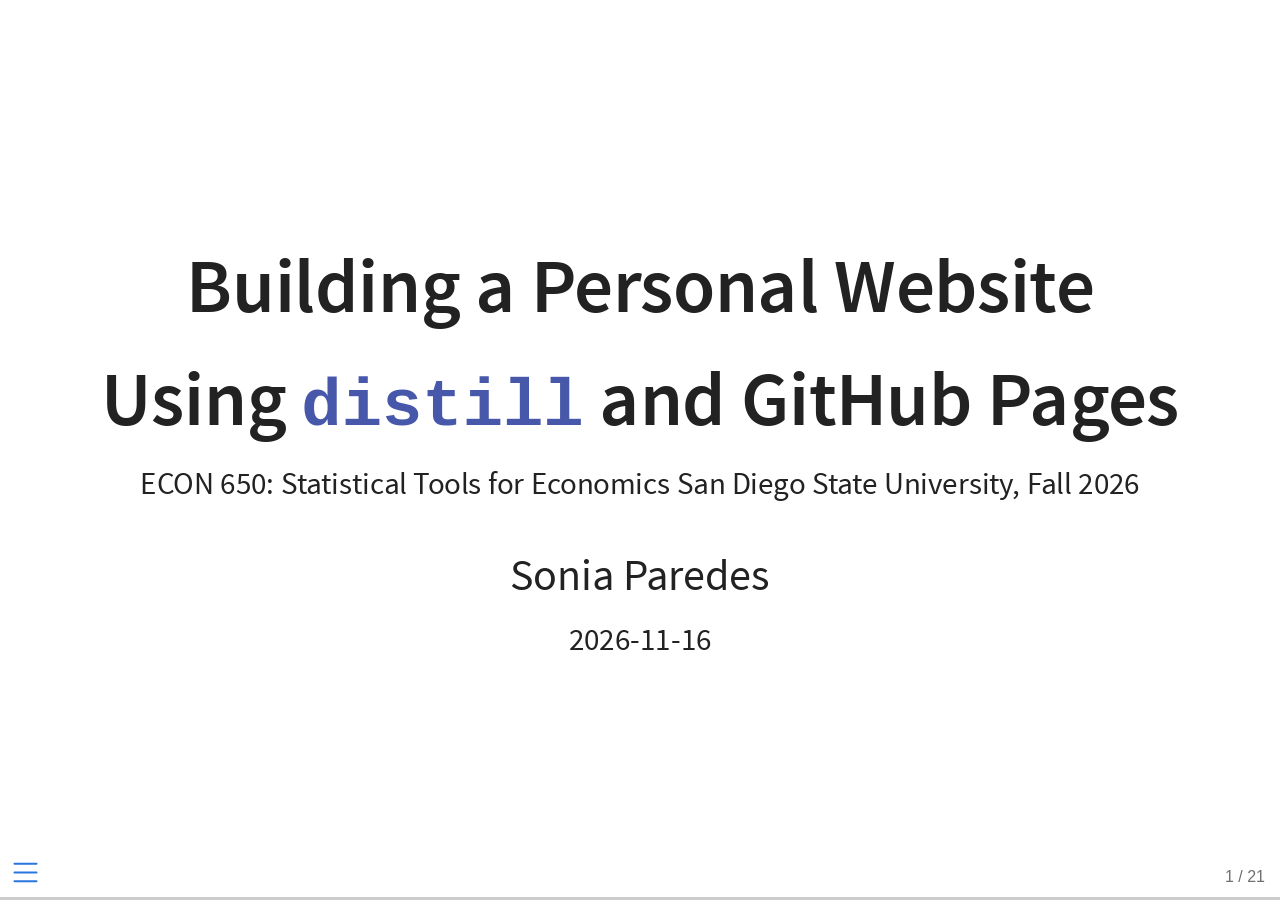
==== commit 9e5b95a1: "update slides, add in-class ex. page" ====
--- a/presentation_paredes_sonia.html
+++ b/presentation_paredes_sonia.html
@@ -11,7 +11,7 @@
 
   <meta name="author" content="Sonia Paredes">
   <meta name="dcterms.date" content="2026-11-16">
-  <title>quarto-input75e48dcdbb2e9575</title>
+  <title>quarto-inputf9081b376b7e2dbc</title>
   <meta name="apple-mobile-web-app-capable" content="yes">
   <meta name="apple-mobile-web-app-status-bar-style" content="black-translucent">
   <meta name="viewport" content="width=device-width, initial-scale=1.0, maximum-scale=1.0, user-scalable=no, minimal-ui">
@@ -222,8 +222,7 @@
 <section id="title-slide" class="quarto-title-block center">
   <h1 class="title"><p>Building a Personal Website</p>
 <p>Using <code>distill</code> and GitHub Pages</p></h1>
-  <p class="subtitle">ECON 650: Statistical Tools for Economics<br>
-San Diego State University, Fall 2026</p>
+  <p class="subtitle">ECON 650: Statistical Tools for Economics San Diego State University, Fall 2026</p>
 
 <div class="quarto-title-authors">
 <div class="quarto-title-author">
@@ -253,9 +252,10 @@
 <section id="why-use-distill" class="slide level2">
 <h2>Why use <code>distill</code>?</h2>
 <ul>
-<li>Keep authoring, analysis, and publishing in RStudio.</li>
-<li>Turn an existing R Markdown project into a website with relatively little extra work.</li>
-<li>Reduce the friction of documenting and presenting a data project.</li>
+<li><p>Keep authoring, analysis, and publishing in RStudio.</p></li>
+<li><p>Turn an existing R Markdown project into a website with relatively little extra work.</p></li>
+<li><p>Reduce the friction of documenting and presenting a data project.</p></li>
+<li><p>There are many other packages and tools to create websites using R Markdown within RStudio, I just found distill to be fairly straightforward.</p></li>
 </ul>
 </section>
 <section id="example-from-class-exercise-to-webpage" class="slide level2">
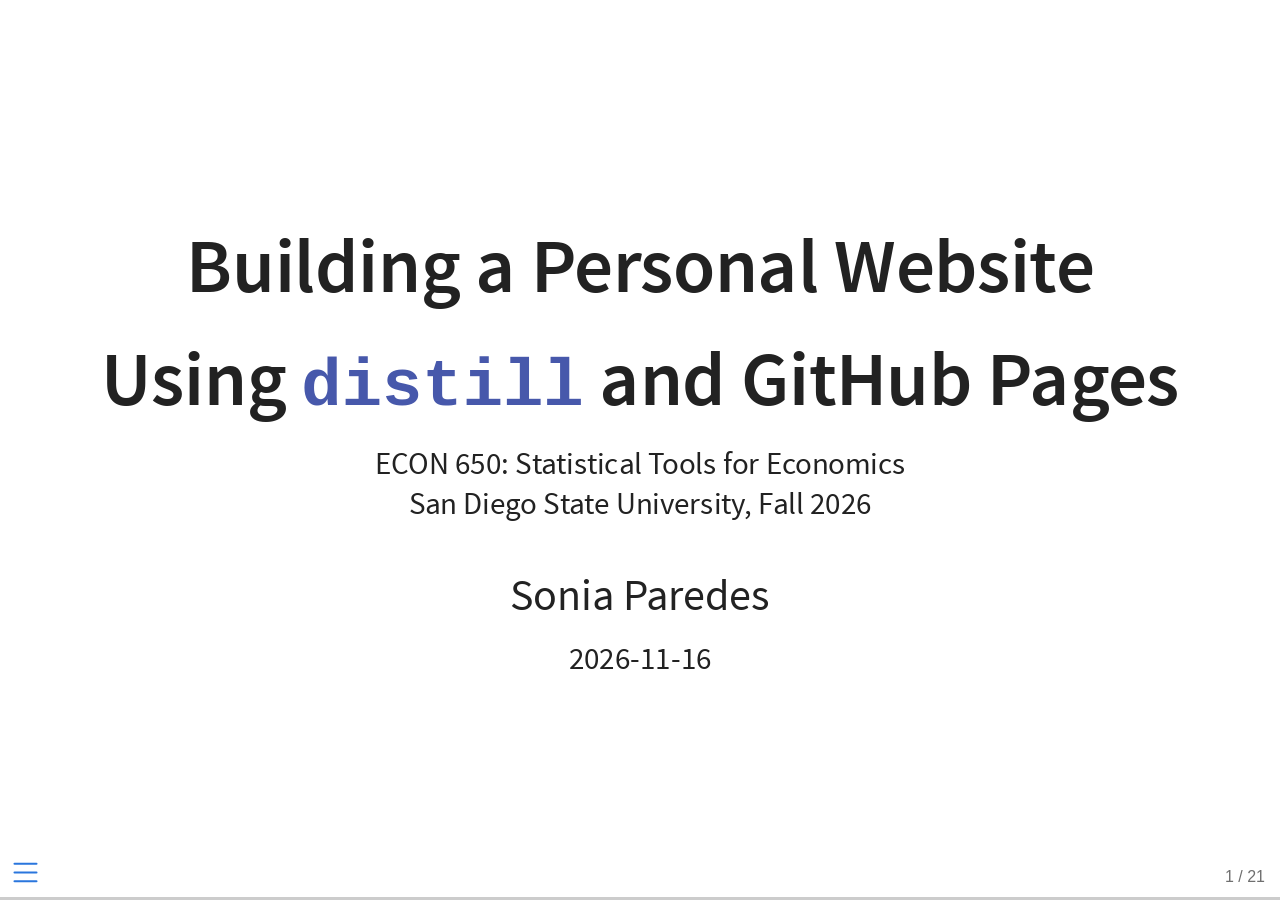
==== commit d681f120: "update about page" ====
--- a/presentation_paredes_sonia.html
+++ b/presentation_paredes_sonia.html
@@ -11,7 +11,7 @@
 
   <meta name="author" content="Sonia Paredes">
   <meta name="dcterms.date" content="2026-11-16">
-  <title>quarto-inputf9081b376b7e2dbc</title>
+  <title>quarto-input7f5628a50501b984</title>
   <meta name="apple-mobile-web-app-capable" content="yes">
   <meta name="apple-mobile-web-app-status-bar-style" content="black-translucent">
   <meta name="viewport" content="width=device-width, initial-scale=1.0, maximum-scale=1.0, user-scalable=no, minimal-ui">
@@ -222,7 +222,8 @@
 <section id="title-slide" class="quarto-title-block center">
   <h1 class="title"><p>Building a Personal Website</p>
 <p>Using <code>distill</code> and GitHub Pages</p></h1>
-  <p class="subtitle">ECON 650: Statistical Tools for Economics San Diego State University, Fall 2026</p>
+  <p class="subtitle">ECON 650: Statistical Tools for Economics<br>
+San Diego State University, Fall 2026</p>
 
 <div class="quarto-title-authors">
 <div class="quarto-title-author">
@@ -238,6 +239,7 @@
 <h2>What is <code>distill</code>?</h2>
 <p><code>distill</code> is an RStudio package and a web publishing format optimized for scientific and technical communication <span class="citation" data-cites="allaire2018distill">(<a href="#/references" role="doc-biblioref" onclick="">Allaire et al. 2018</a>)</span>.</p>
 <p>It is part of the R Markdown ecosystem for creating computational documents in R <span class="citation" data-cites="allaire2018distill">(<a href="#/references" role="doc-biblioref" onclick="">Allaire et al. 2018</a>)</span>.</p>
+<p>Click <a href="https://pkgs.rstudio.com/distill/articles/examples.html">here</a> for example websites.</p>
 </section>
 <section id="what-can-distill-do" class="slide level2">
 <h2>What can <code>distill</code> do?</h2>
@@ -252,11 +254,11 @@
 <section id="why-use-distill" class="slide level2">
 <h2>Why use <code>distill</code>?</h2>
 <ul>
-<li><p>Keep authoring, analysis, and publishing in RStudio.</p></li>
-<li><p>Turn an existing R Markdown project into a website with relatively little extra work.</p></li>
-<li><p>Reduce the friction of documenting and presenting a data project.</p></li>
-<li><p>There are many other packages and tools to create websites using R Markdown within RStudio, I just found distill to be fairly straightforward.</p></li>
+<li>Keep authoring, analysis, and publishing in RStudio.</li>
+<li>Turn an existing R Markdown project into a website with relatively little extra work.</li>
+<li>Reduce the friction of documenting and presenting a data project.</li>
 </ul>
+<p>There are many other packages and tools to create websites using R Markdown within RStudio, I just found <code>distill</code> to be fairly straightforward to use.</p>
 </section>
 <section id="example-from-class-exercise-to-webpage" class="slide level2">
 <h2>Example: From class exercise to webpage</h2>
@@ -305,7 +307,7 @@
 <section id="create-a-github-repository" class="slide level2">
 <h2>Create a GitHub repository</h2>
 <ol type="1">
-<li>Create a repository named <code>distill-website</code>, or choose another name.</li>
+<li>Create a repository named <code>distill-site</code>, or choose another name.</li>
 <li>Leave the initialization options unchecked; a README can be added later. ::: {.r-stretch}
 <div class="single-image">
 <p><img src="images/github_repo.png" alt="GitHub repository page"></p>
@@ -383,10 +385,11 @@
 <h2>Other useful resources</h2>
 <ul>
 <li><a href="https://rstudio4edu.github.io/rstudio4edu-book/make-distill.html">rstudio4edu</a></li>
-<li><a href="https://cran.r-project.org/web/packages/distill/index.html">Distill package documentation</a></li>
-<li><a href="https://pkgs.rstudio.com/distill/index.html">Distill RStudio package webpage</a></li>
-<li><a href="https://rstudio.github.io/distill/">Distill RStudio GitHub site</a></li>
+<li><a href="https://cran.r-project.org/web/packages/distill/index.html"><code>distill</code> package documentation</a></li>
+<li><a href="https://pkgs.rstudio.com/distill/index.html"><code>distill</code> RStudio package webpage</a></li>
+<li><a href="https://rstudio.github.io/distill/"><code>distill</code> RStudio GitHub site</a></li>
 </ul>
+<p>If you’d like to use other packages or combine other Rmd website formatting into <code>distill</code> I suggest looking at these ones. There are certainly more but the last one especially also has links to R textbooks. - <a href="https://pkg.yihui.org/blogdown/"><code>blogdown</code></a> - <a href="https://github.com/seankross/postcards"><code>postcards</code></a> - <a href="https://bookdown.org/"><code>bookdown</code></a></p>
 </section>
 <section id="references" class="slide level2 smaller scrollable">
 <h2>References</h2>
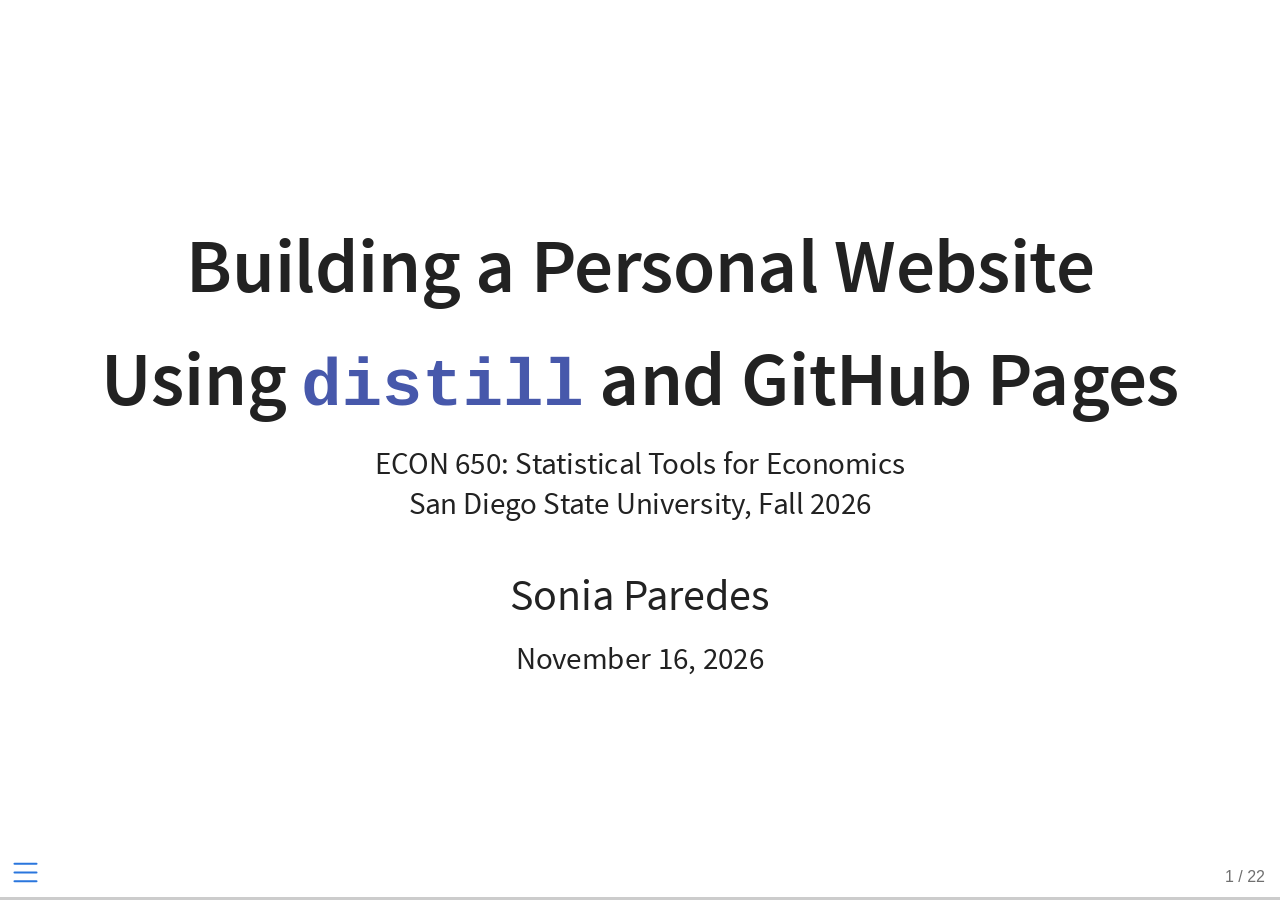
==== commit f0c765a1: "add image, update pages and slides" ====
--- a/presentation_paredes_sonia.html
+++ b/presentation_paredes_sonia.html
@@ -11,7 +11,7 @@
 
   <meta name="author" content="Sonia Paredes">
   <meta name="dcterms.date" content="2026-11-16">
-  <title>quarto-input7f5628a50501b984</title>
+  <title>quarto-inputc6e2c78951b4166f</title>
   <meta name="apple-mobile-web-app-capable" content="yes">
   <meta name="apple-mobile-web-app-status-bar-style" content="black-translucent">
   <meta name="viewport" content="width=device-width, initial-scale=1.0, maximum-scale=1.0, user-scalable=no, minimal-ui">
@@ -233,7 +233,7 @@
 </div>
 </div>
 
-  <p class="date">2026-11-16</p>
+  <p class="date">November 16, 2026</p>
 </section>
 <section id="what-is-distill" class="slide level2">
 <h2>What is <code>distill</code>?</h2>
@@ -258,7 +258,7 @@
 <li>Turn an existing R Markdown project into a website with relatively little extra work.</li>
 <li>Reduce the friction of documenting and presenting a data project.</li>
 </ul>
-<p>There are many other packages and tools to create websites using R Markdown within RStudio, I just found <code>distill</code> to be fairly straightforward to use.</p>
+<p>There are many other packages and tools to create websites using R Markdown within RStudio, I just found <code>distill</code> to be fairly straightforward to use and comes with lots of ready-built features and templates.</p>
 </section>
 <section id="example-from-class-exercise-to-webpage" class="slide level2">
 <h2>Example: From class exercise to webpage</h2>
@@ -308,13 +308,10 @@
 <h2>Create a GitHub repository</h2>
 <ol type="1">
 <li>Create a repository named <code>distill-site</code>, or choose another name.</li>
-<li>Leave the initialization options unchecked; a README can be added later. ::: {.r-stretch}
-<div class="single-image">
-<p><img src="images/github_repo.png" alt="GitHub repository page"></p>
-</div>
-:::</li>
+<li>Leave the initialization options unchecked; a README can be added later.</li>
 </ol>
-</section>
+
+<img src="images/github_repo.png" alt="GitHub repository page" class="r-stretch"></section>
 <section id="copy-the-repository-url" class="slide level2">
 <h2>Copy the repository URL</h2>
 
@@ -389,7 +386,13 @@
 <li><a href="https://pkgs.rstudio.com/distill/index.html"><code>distill</code> RStudio package webpage</a></li>
 <li><a href="https://rstudio.github.io/distill/"><code>distill</code> RStudio GitHub site</a></li>
 </ul>
-<p>If you’d like to use other packages or combine other Rmd website formatting into <code>distill</code> I suggest looking at these ones. There are certainly more but the last one especially also has links to R textbooks. - <a href="https://pkg.yihui.org/blogdown/"><code>blogdown</code></a> - <a href="https://github.com/seankross/postcards"><code>postcards</code></a> - <a href="https://bookdown.org/"><code>bookdown</code></a></p>
+<p>If you’d like to use other packages or combine other Rmd website formatting into <code>distill</code> I suggest looking at these ones. Certainly not exhaustive, but ones that I like personally!</p>
+<ul>
+<li><a href="https://rmarkdown.rstudio.com/lesson-1.html">R Markdown Basics</a></li>
+<li><a href="https://pkg.yihui.org/blogdown/"><code>blogdown</code></a></li>
+<li><a href="https://github.com/seankross/postcards"><code>postcards</code></a></li>
+<li><a href="https://bookdown.org/"><code>bookdown</code></a> – this one also also has links to amazing free R textbooks.</li>
+</ul>
 </section>
 <section id="references" class="slide level2 smaller scrollable">
 <h2>References</h2>
@@ -407,6 +410,12 @@
 GeeksforGeeks. 2025b. <span>“Static Vs Dynamic Website.”</span> July 11. <a href="https://www.geeksforgeeks.org/websites-apps/static-vs-dynamic-website/">https://www.geeksforgeeks.org/websites-apps/static-vs-dynamic-website/</a>.
 </div>
 </div>
+</section>
+<section id="ai-use-disclosure" class="slide level2">
+<h2>AI Use Disclosure</h2>
+<p>No AI was used in the creation and development of the content.</p>
+<p>ChatGPT (Model GPT-5.6 Luna) was used in CSS and bibTeX formatting of the slides.</p>
+<p>All images and gifs are self-produced.</p>
 
 </section>
     </div>
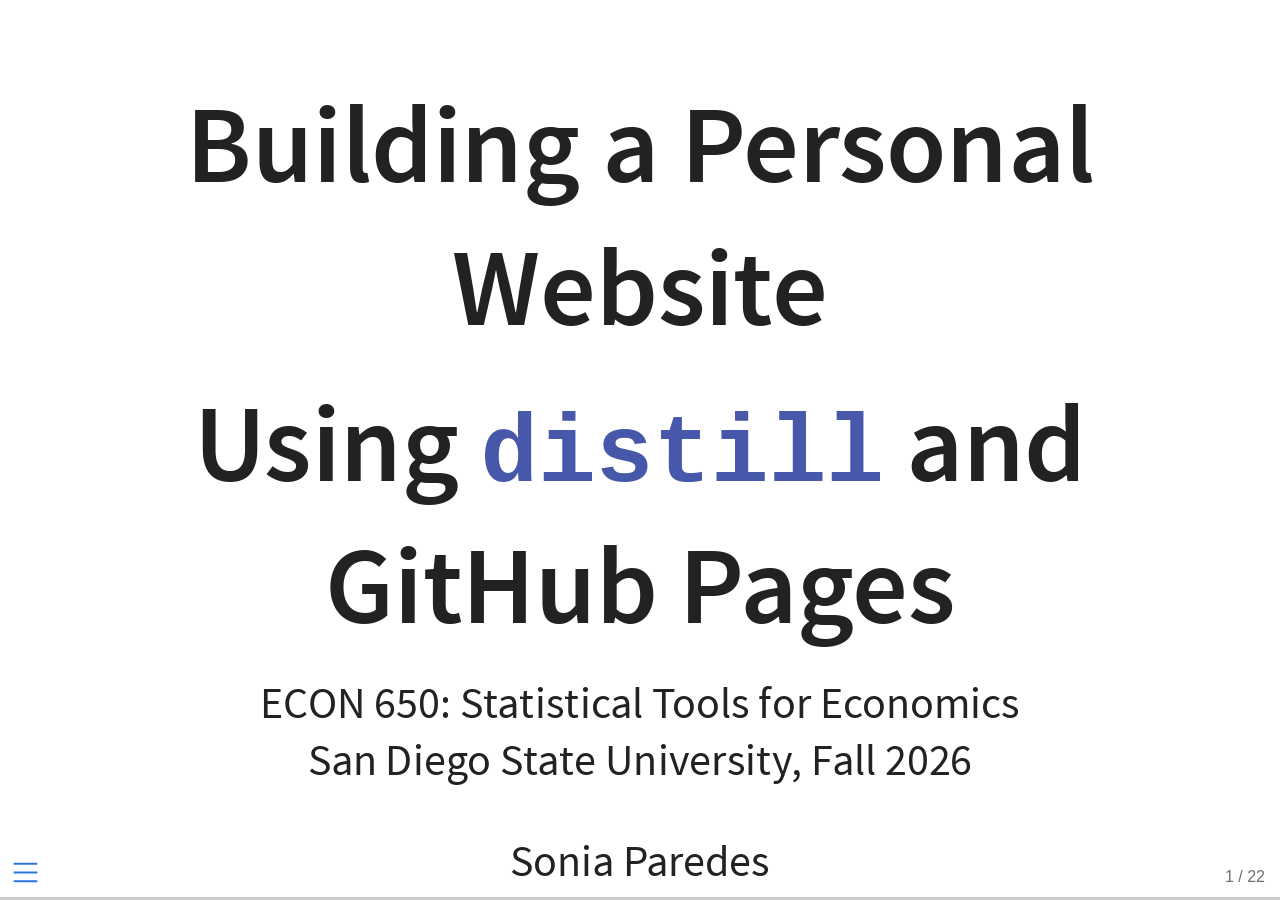
==== commit 58888dd8: "rearrange files" ====
--- a/presentation_paredes_sonia.html
+++ b/presentation_paredes_sonia.html
@@ -10,8 +10,8 @@
   <meta name="generator" content="quarto-1.10.18">
 
   <meta name="author" content="Sonia Paredes">
-  <meta name="dcterms.date" content="2026-11-16">
-  <title>quarto-inputc6e2c78951b4166f</title>
+  <meta name="dcterms.date" content="2026-11-18">
+  <title>quarto-input9cef77644b07f489</title>
   <meta name="apple-mobile-web-app-capable" content="yes">
   <meta name="apple-mobile-web-app-status-bar-style" content="black-translucent">
   <meta name="viewport" content="width=device-width, initial-scale=1.0, maximum-scale=1.0, user-scalable=no, minimal-ui">
@@ -122,7 +122,7 @@
       margin-left: 2em;
     }  </style>
   <link rel="stylesheet" href="presentation_paredes_sonia_files/libs/revealjs/dist/theme/quarto-2740581606dc327e82f18f789b69d8a0.css">
-  <link rel="stylesheet" href="styles.css">
+  <link rel="stylesheet" href="presentation_paredes_sonia_files/styles.css">
   <link href="presentation_paredes_sonia_files/libs/revealjs/plugin/quarto-line-highlight/line-highlight.css" rel="stylesheet">
   <link href="presentation_paredes_sonia_files/libs/revealjs/plugin/reveal-menu/menu.css" rel="stylesheet">
   <link href="presentation_paredes_sonia_files/libs/revealjs/plugin/reveal-menu/quarto-menu.css" rel="stylesheet">
@@ -233,7 +233,7 @@
 </div>
 </div>
 
-  <p class="date">November 16, 2026</p>
+  <p class="date">November 18, 2026</p>
 </section>
 <section id="what-is-distill" class="slide level2">
 <h2>What is <code>distill</code>?</h2>
@@ -264,7 +264,7 @@
 <h2>Example: From class exercise to webpage</h2>
 <p>An in-class R Markdown exercise can become a shareable webpage.</p>
 
-<img src="images/in_class_exercise.png" alt="In-Class Exercise to Webpage" class="r-stretch"></section>
+<img src="presentation_paredes_sonia_files/images/in_class_exercise.png" alt="In-Class Exercise to Webpage" class="r-stretch"></section>
 <section id="why-make-a-personal-website" class="slide level2">
 <h2>Why make a personal website?</h2>
 <p>A personal website is essentially a digital calling card.</p>
@@ -311,11 +311,11 @@
 <li>Leave the initialization options unchecked; a README can be added later.</li>
 </ol>
 
-<img src="images/github_repo.png" alt="GitHub repository page" class="r-stretch"></section>
+<img src="presentation_paredes_sonia_files/images/github_repo.png" alt="GitHub repository page" class="r-stretch"></section>
 <section id="copy-the-repository-url" class="slide level2">
 <h2>Copy the repository URL</h2>
 
-<img src="images/copy_repo.png" alt="Copy repository URL" class="r-stretch"></section>
+<img src="presentation_paredes_sonia_files/images/copy_repo.png" alt="Copy repository URL" class="r-stretch"></section>
 <section id="create-an-r-project-with-the-repository-in-rstudio" class="slide level2">
 <h2>Create an R project with the repository in RStudio</h2>
 <ol type="1">
@@ -323,7 +323,7 @@
 <li>Paste the repository URL and choose a local directory.</li>
 </ol>
 
-<img src="images/clone.gif" alt="Cloning the repository in RStudio" class="r-stretch"></section>
+<img src="presentation_paredes_sonia_files/images/clone.gif" alt="Cloning the repository in RStudio" class="r-stretch"></section>
 <section id="install-and-load-the-distill-package" class="slide level2">
 <h2>Install and load the <code>distill</code> package</h2>
 <p>Once the project is initialized, install and load the <code>distill</code> package by running the following code in the console.</p>
@@ -348,7 +348,12 @@
 <li>Preview the rendered site in RStudio’s HTML viewer.</li>
 </ol>
 
-<img src="images/build.gif" alt="Building and previewing the website" class="r-stretch"></section>
+<img src="presentation_paredes_sonia_files/images/build.gif" alt="Building and previewing the website" class="r-stretch"><p>Alternatively, you can run the built-in rmarkdown function:</p>
+<div class="cell">
+<div class="code-copy-outer-scaffold"><div class="sourceCode cell-code" id="cb3"><pre class="sourceCode r code-with-copy"><code class="sourceCode r"><span id="cb3-1"><a href="" aria-hidden="true" tabindex="-1"></a>rmarkdown<span class="sc">::</span><span class="fu">render_site</span>(<span class="at">encoding =</span> <span class="st">'UTF-8'</span>)</span></code></pre></div><button title="Copy to Clipboard" class="code-copy-button"><i class="bi"></i></button></div>
+</div>
+<p>It will create a <code>docs</code> folder and temporarily a <code>site_libs</code> folder. Delete these if you wish to rebuild your site from this function. Otherwise, once built, any edits should show up if you just knit your files to html.</p>
+</section>
 <section id="commit-and-push" class="slide level2">
 <h2>Commit and push</h2>
 <ol type="1">
@@ -357,7 +362,7 @@
 <li>Push the commit to GitHub.</li>
 </ol>
 
-<img src="images/commit.gif" alt="Committing and pushing changes" class="r-stretch"></section>
+<img src="presentation_paredes_sonia_files/images/commit.gif" alt="Committing and pushing changes" class="r-stretch"></section>
 <section id="configure-github-pages-and-deploy" class="slide level2">
 <h2>Configure GitHub Pages and deploy</h2>
 <ol type="1">
@@ -368,7 +373,7 @@
 </ol>
 <p>The site URL is typically: <code>&lt;username&gt;.github.io/&lt;repository-name&gt;</code></p>
 
-<img src="images/deploy.gif" alt="Configuring GitHub Pages deployment" class="r-stretch"></section>
+<img src="presentation_paredes_sonia_files/images/deploy.gif" alt="Configuring GitHub Pages deployment" class="r-stretch"></section>
 <section id="make-it-your-own" class="slide level2">
 <h2>Make it your own</h2>
 <ul>
